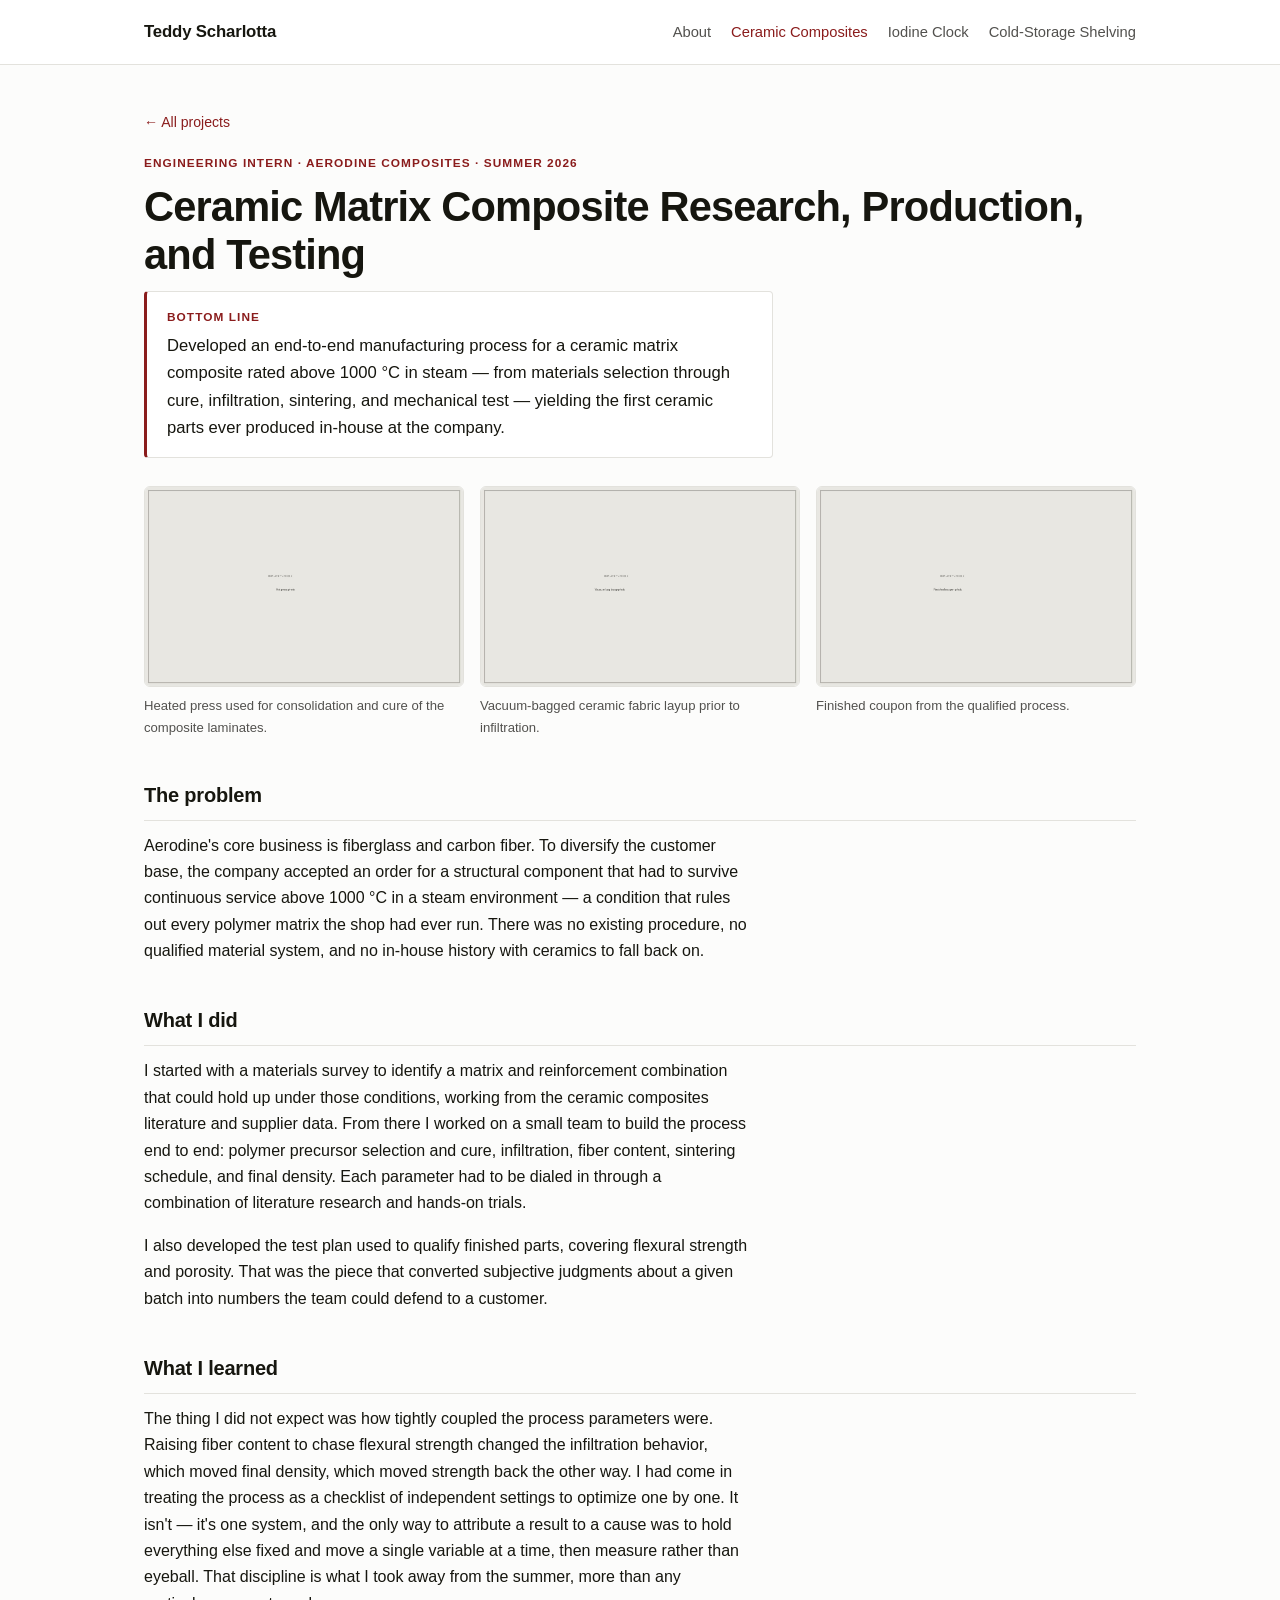
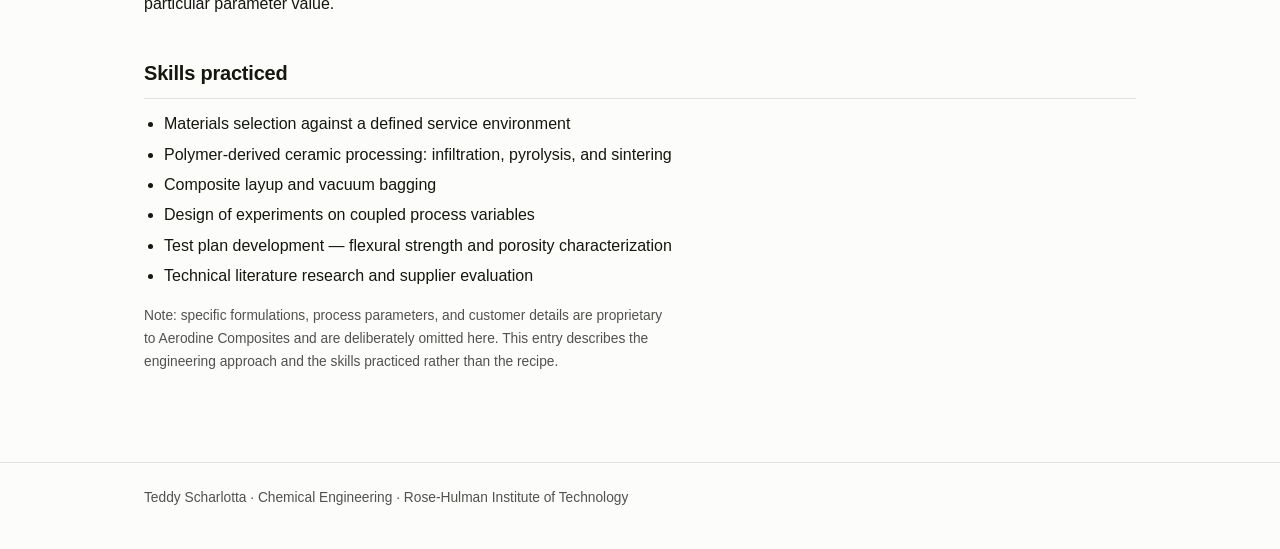
==== cmc.html @ 4f4d0c74 "Add files via upload" ====
<!doctype html>
<html lang="en">
<head>
<meta charset="utf-8">
<meta name="viewport" content="width=device-width, initial-scale=1">
<title>Ceramic Matrix Composite Development — Teddy Scharlotta</title>
<meta name="description" content="Developing an end-to-end manufacturing process for a high-temperature ceramic matrix composite.">
<link rel="stylesheet" href="style.css">
</head>
<body>

<header class="site">
  <div class="wrap">
    <a class="brand" href="index.html">Teddy Scharlotta</a>
    <nav class="site">
      <a href="index.html">About</a>
      <a href="cmc.html" aria-current="page">Ceramic Composites</a>
      <a href="iodine-clock.html">Iodine Clock</a>
      <a href="shelving.html">Cold-Storage Shelving</a>
    </nav>
  </div>
</header>

<main>
<div class="wrap">

  <a class="back" href="index.html">&larr; All projects</a>
  <p class="eyebrow">Engineering Intern · Aerodine Composites · Summer 2026</p>
  <h1>Ceramic Matrix Composite Research, Production, and Testing</h1>

  <div class="bottom-line">
    <strong>Bottom line</strong>
    Developed an end-to-end manufacturing process for a ceramic matrix composite rated above
    1000&nbsp;°C in steam — from materials selection through cure, infiltration, sintering, and
    mechanical test — yielding the first ceramic parts ever produced in-house at the company.
  </div>

  <div class="figs">
    <figure>
      <img src="images/cmc-press.jpg" alt="Hydraulic hot press used to consolidate ceramic matrix composite laminates">
      <figcaption>Heated press used for consolidation and cure of the composite laminates.</figcaption>
    </figure>
    <figure>
      <img src="images/cmc-bagging.jpg" alt="Vacuum bag over a ceramic fabric layup on a flat tool">
      <figcaption>Vacuum-bagged ceramic fabric layup prior to infiltration.</figcaption>
    </figure>
    <figure>
      <img src="images/cmc-part.jpg" alt="Finished ceramic matrix composite test coupon">
      <figcaption>Finished coupon from the qualified process.</figcaption>
    </figure>
  </div>

  <h2>The problem</h2>
  <p>
    Aerodine's core business is fiberglass and carbon fiber. To diversify the customer base,
    the company accepted an order for a structural component that had to survive continuous
    service above 1000&nbsp;°C in a steam environment — a condition that rules out every polymer
    matrix the shop had ever run. There was no existing procedure, no qualified material system,
    and no in-house history with ceramics to fall back on.
  </p>

  <h2>What I did</h2>
  <p>
    I started with a materials survey to identify a matrix and reinforcement combination that
    could hold up under those conditions, working from the ceramic composites literature and
    supplier data. From there I worked on a small team to build the process end to end:
    polymer precursor selection and cure, infiltration, fiber content, sintering schedule, and
    final density. Each parameter had to be dialed in through a combination of literature
    research and hands-on trials.
  </p>
  <p>
    I also developed the test plan used to qualify finished parts, covering flexural strength
    and porosity. That was the piece that converted subjective judgments about a given batch
    into numbers the team could defend to a customer.
  </p>

  <h2>What I learned</h2>
  <p>
    The thing I did not expect was how tightly coupled the process parameters were. Raising
    fiber content to chase flexural strength changed the infiltration behavior, which moved
    final density, which moved strength back the other way. I had come in treating the process
    as a checklist of independent settings to optimize one by one. It isn't — it's one system,
    and the only way to attribute a result to a cause was to hold everything else fixed and
    move a single variable at a time, then measure rather than eyeball. That discipline is
    what I took away from the summer, more than any particular parameter value.
  </p>

  <h2>Skills practiced</h2>
  <ul class="tight">
    <li>Materials selection against a defined service environment</li>
    <li>Polymer-derived ceramic processing: infiltration, pyrolysis, and sintering</li>
    <li>Composite layup and vacuum bagging</li>
    <li>Design of experiments on coupled process variables</li>
    <li>Test plan development — flexural strength and porosity characterization</li>
    <li>Technical literature research and supplier evaluation</li>
  </ul>

  <p style="font-size:.86rem;color:var(--text-muted);max-width:68ch;">
    Note: specific formulations, process parameters, and customer details are proprietary to
    Aerodine Composites and are deliberately omitted here. This entry describes the engineering
    approach and the skills practiced rather than the recipe.
  </p>

</div>
</main>

<footer class="site">
  <div class="wrap">
    Teddy Scharlotta · Chemical Engineering · Rose-Hulman Institute of Technology
  </div>
</footer>

</body>
</html>
---- style.css ----
/* Teddy Scharlotta — project portfolio */

:root {
  color-scheme: light;
  --bg:            #fcfcfb;
  --surface:       #ffffff;
  --border:        #e3e2dd;
  --text:          #16160f;
  --text-muted:    #52514e;
  --accent:        #8a1c1c;
  --grid:          #e8e7e2;
  --series-1:      #2a78d6;
  --series-2:      #eb6834;
  --max:           64rem;
}

@media (prefers-color-scheme: dark) {
  :root:not([data-theme="light"]) {
    color-scheme: dark;
    --bg:         #16161a;
    --surface:    #1f1f23;
    --border:     #33333a;
    --text:       #f4f4f2;
    --text-muted: #b6b5ae;
    --accent:     #e0736f;
    --grid:       #33333a;
    --series-1:   #3987e5;
    --series-2:   #d95926;
  }
}

*, *::before, *::after { box-sizing: border-box; }

body {
  margin: 0;
  background: var(--bg);
  color: var(--text);
  font: 16px/1.65 -apple-system, BlinkMacSystemFont, "Segoe UI", Inter, Roboto, Helvetica, Arial, sans-serif;
  -webkit-font-smoothing: antialiased;
}

.wrap { max-width: var(--max); margin: 0 auto; padding: 0 16px; }

/* ---------- header / nav ---------- */

header.site {
  border-bottom: 1px solid var(--border);
  background: var(--surface);
}
header.site .wrap {
  display: flex;
  flex-wrap: wrap;
  align-items: baseline;
  gap: 8px 24px;
  padding-top: 18px;
  padding-bottom: 18px;
}
.brand {
  font-weight: 650;
  font-size: 1.05rem;
  letter-spacing: -0.01em;
  color: var(--text);
  text-decoration: none;
}
nav.site { margin-left: auto; display: flex; flex-wrap: wrap; gap: 20px; }
nav.site a {
  color: var(--text-muted);
  text-decoration: none;
  font-size: 0.92rem;
}
nav.site a:hover, nav.site a[aria-current="page"] { color: var(--accent); }

/* ---------- typography ---------- */

main { padding: 44px 0 72px; }

h1 {
  font-size: clamp(1.9rem, 5vw, 2.6rem);
  line-height: 1.15;
  letter-spacing: -0.02em;
  margin: 0 0 12px;
}
h2 {
  font-size: 1.25rem;
  letter-spacing: -0.01em;
  margin: 40px 0 12px;
  padding-bottom: 8px;
  border-bottom: 1px solid var(--border);
}
h3 { font-size: 1rem; margin: 28px 0 6px; }
p { margin: 0 0 16px; max-width: 68ch; }
a { color: var(--accent); }

.lede {
  font-size: 1.12rem;
  color: var(--text-muted);
  max-width: 62ch;
}

.eyebrow {
  text-transform: uppercase;
  letter-spacing: 0.09em;
  font-size: 0.74rem;
  font-weight: 650;
  color: var(--accent);
  margin: 0 0 10px;
}

.bottom-line {
  margin: 0 0 28px;
  padding: 16px 20px;
  background: var(--surface);
  border: 1px solid var(--border);
  border-left: 3px solid var(--accent);
  border-radius: 4px;
  font-size: 1.04rem;
  max-width: 68ch;
}
.bottom-line strong { display: block; font-size: 0.74rem; text-transform: uppercase; letter-spacing: 0.09em; color: var(--accent); margin-bottom: 4px; }

.meta {
  display: flex;
  flex-wrap: wrap;
  gap: 6px 10px;
  list-style: none;
  padding: 0;
  margin: 0 0 28px;
}
.meta li {
  font-size: 0.82rem;
  color: var(--text-muted);
  border: 1px solid var(--border);
  border-radius: 999px;
  padding: 3px 12px;
  background: var(--surface);
}

/* ---------- project cards (home) ---------- */

.cards {
  display: grid;
  grid-template-columns: repeat(auto-fit, minmax(260px, 1fr));
  gap: 20px;
  margin: 8px 0 0;
}
.card {
  display: block;
  background: var(--surface);
  border: 1px solid var(--border);
  border-radius: 8px;
  overflow: hidden;
  text-decoration: none;
  color: inherit;
  transition: border-color .15s ease, transform .15s ease;
}
.card:hover { border-color: var(--accent); transform: translateY(-2px); }
.card img {
  width: 100%;
  aspect-ratio: 16 / 10;
  object-fit: cover;
  display: block;
  background: var(--grid);
}
.card .body { padding: 16px 18px 20px; }
.card h3 { margin: 0 0 6px; font-size: 1.02rem; }
.card p { font-size: 0.9rem; color: var(--text-muted); margin: 0; }

/* ---------- figures ---------- */

.figs {
  display: grid;
  grid-template-columns: repeat(auto-fit, minmax(240px, 1fr));
  gap: 16px;
  margin: 0 0 28px;
}
figure { margin: 0; }
figure img {
  width: 100%;
  border: 1px solid var(--border);
  border-radius: 6px;
  display: block;
  background: var(--grid);
}
figcaption {
  font-size: 0.82rem;
  color: var(--text-muted);
  margin-top: 8px;
}

/* ---------- skills / lists ---------- */

.skills { display: grid; grid-template-columns: repeat(auto-fit, minmax(200px, 1fr)); gap: 4px 28px; }
ul.tight { margin: 0 0 16px; padding-left: 20px; }
ul.tight li { margin-bottom: 4px; }

/* ---------- chart ---------- */

.chart-card {
  background: var(--surface);
  border: 1px solid var(--border);
  border-radius: 8px;
  padding: 20px 20px 12px;
  margin: 0 0 12px;
}
.chart-card h3 { margin: 0 0 2px; font-size: 0.98rem; }
.chart-card .sub { font-size: 0.84rem; color: var(--text-muted); margin: 0 0 12px; }
svg.chart { width: 100%; height: auto; display: block; overflow: visible; }
svg.chart .grid { stroke: var(--grid); stroke-width: 1; }
svg.chart .line { fill: none; stroke-width: 2; stroke-linejoin: round; stroke-linecap: round; }
svg.chart .dot { stroke: var(--surface); stroke-width: 2; }
svg.chart .s1 { stroke: var(--series-1); }
svg.chart circle.s1 { fill: var(--series-1); }
svg.chart .s2 { stroke: var(--series-2); }
svg.chart circle.s2 { fill: var(--series-2); }
svg.chart .tick { fill: var(--text-muted); font-size: 12px; }
svg.chart .tick-y { text-anchor: end; }
svg.chart .tick-x { text-anchor: middle; }
svg.chart .axis-title { fill: var(--text-muted); font-size: 12px; text-anchor: middle; }
.legend { display: flex; flex-wrap: wrap; gap: 8px 20px; margin: 0 0 14px; }
.legend .key { display: inline-flex; align-items: center; gap: 7px; font-size: 0.84rem; color: var(--text-muted); }
.legend .sw { width: 14px; height: 3px; border-radius: 2px; display: inline-block; }
.legend .sw.s1 { background: var(--series-1); }
.legend .sw.s2 { background: var(--series-2); }

.table-scroll { overflow-x: auto; margin: 0 0 28px; -webkit-overflow-scrolling: touch; }
.table-scroll table { margin: 0; min-width: 34rem; }

table {
  border-collapse: collapse;
  width: 100%;
  font-size: 0.88rem;
  margin: 0 0 28px;
}
caption { text-align: left; font-size: 0.84rem; color: var(--text-muted); padding-bottom: 8px; }
th, td { text-align: right; padding: 7px 10px; border-bottom: 1px solid var(--border); }
th:first-child, td:first-child { text-align: left; }
thead th { font-size: 0.78rem; text-transform: uppercase; letter-spacing: 0.05em; color: var(--text-muted); font-weight: 650; }

/* ---------- footer ---------- */

footer.site {
  border-top: 1px solid var(--border);
  padding: 24px 0 40px;
  font-size: 0.86rem;
  color: var(--text-muted);
}
footer.site a { color: var(--text-muted); }

.back { display: inline-block; font-size: 0.88rem; margin-bottom: 20px; text-decoration: none; }
.back:hover { text-decoration: underline; }
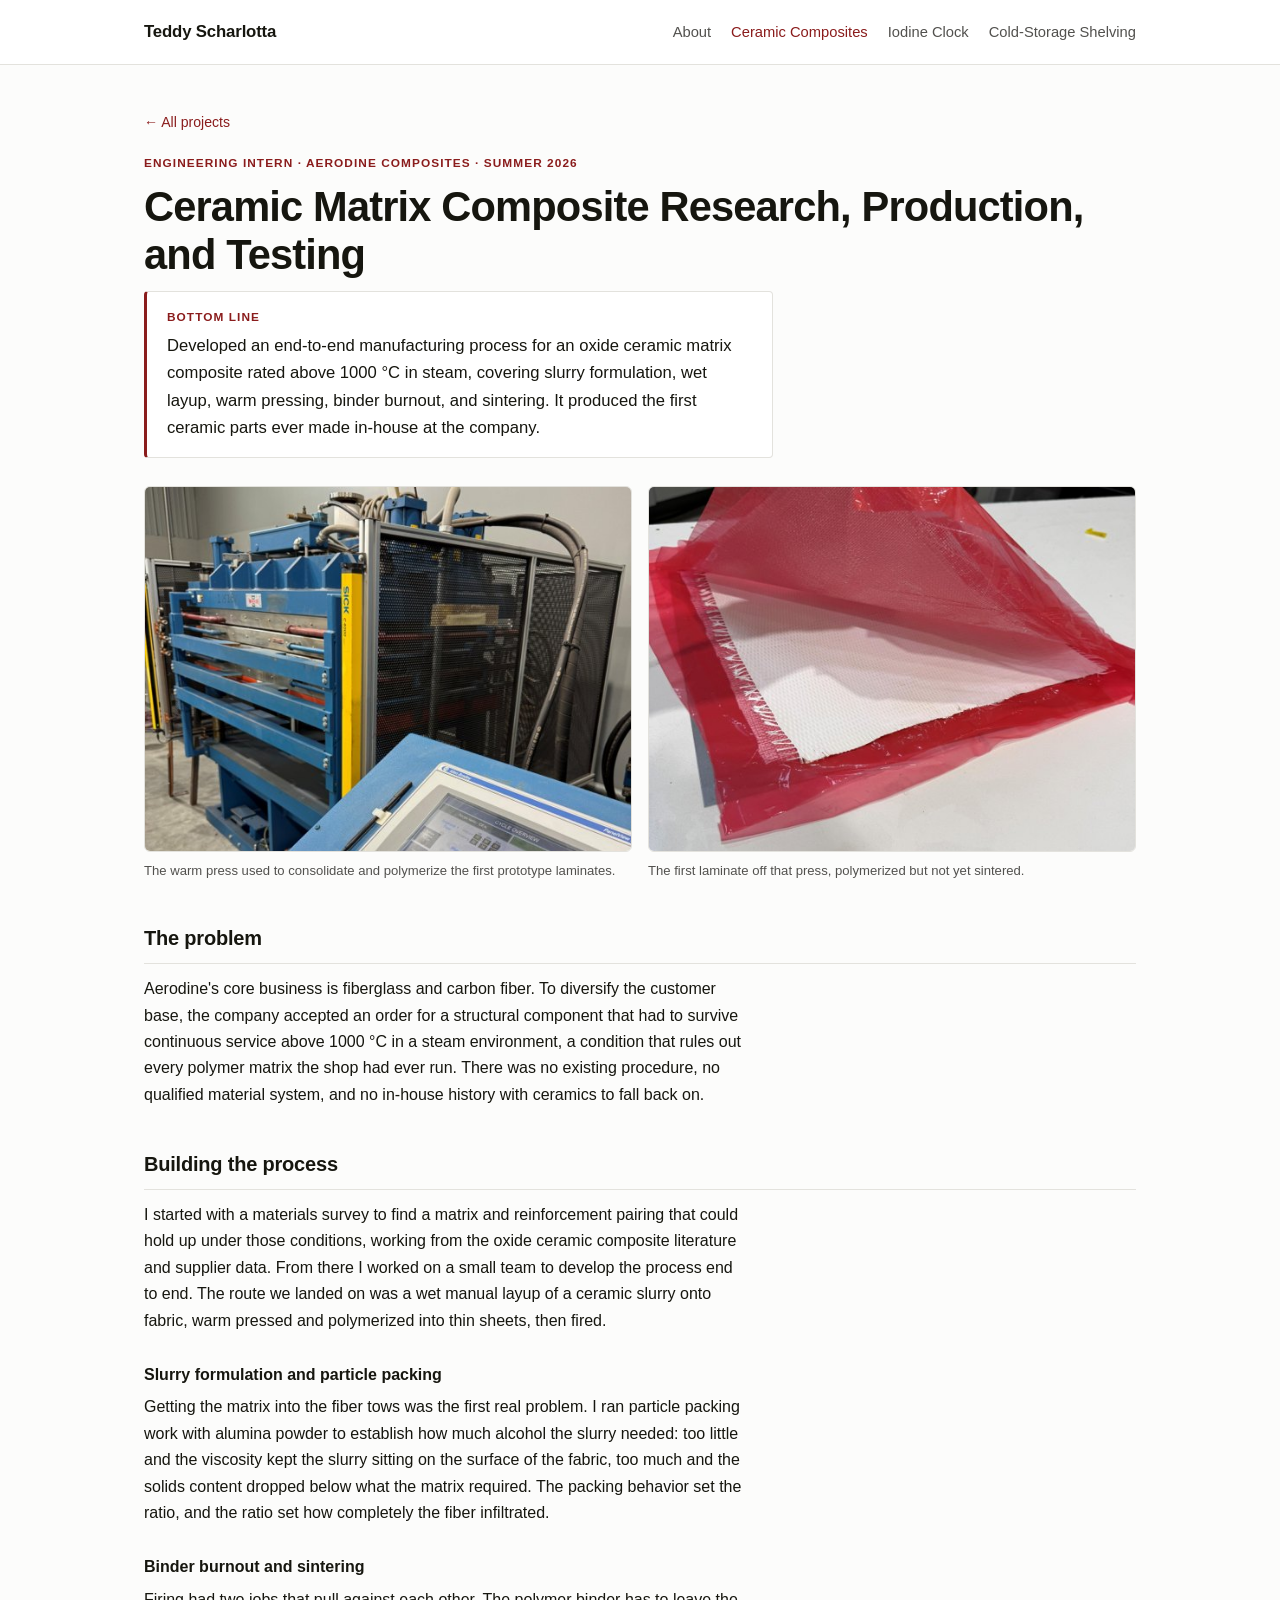
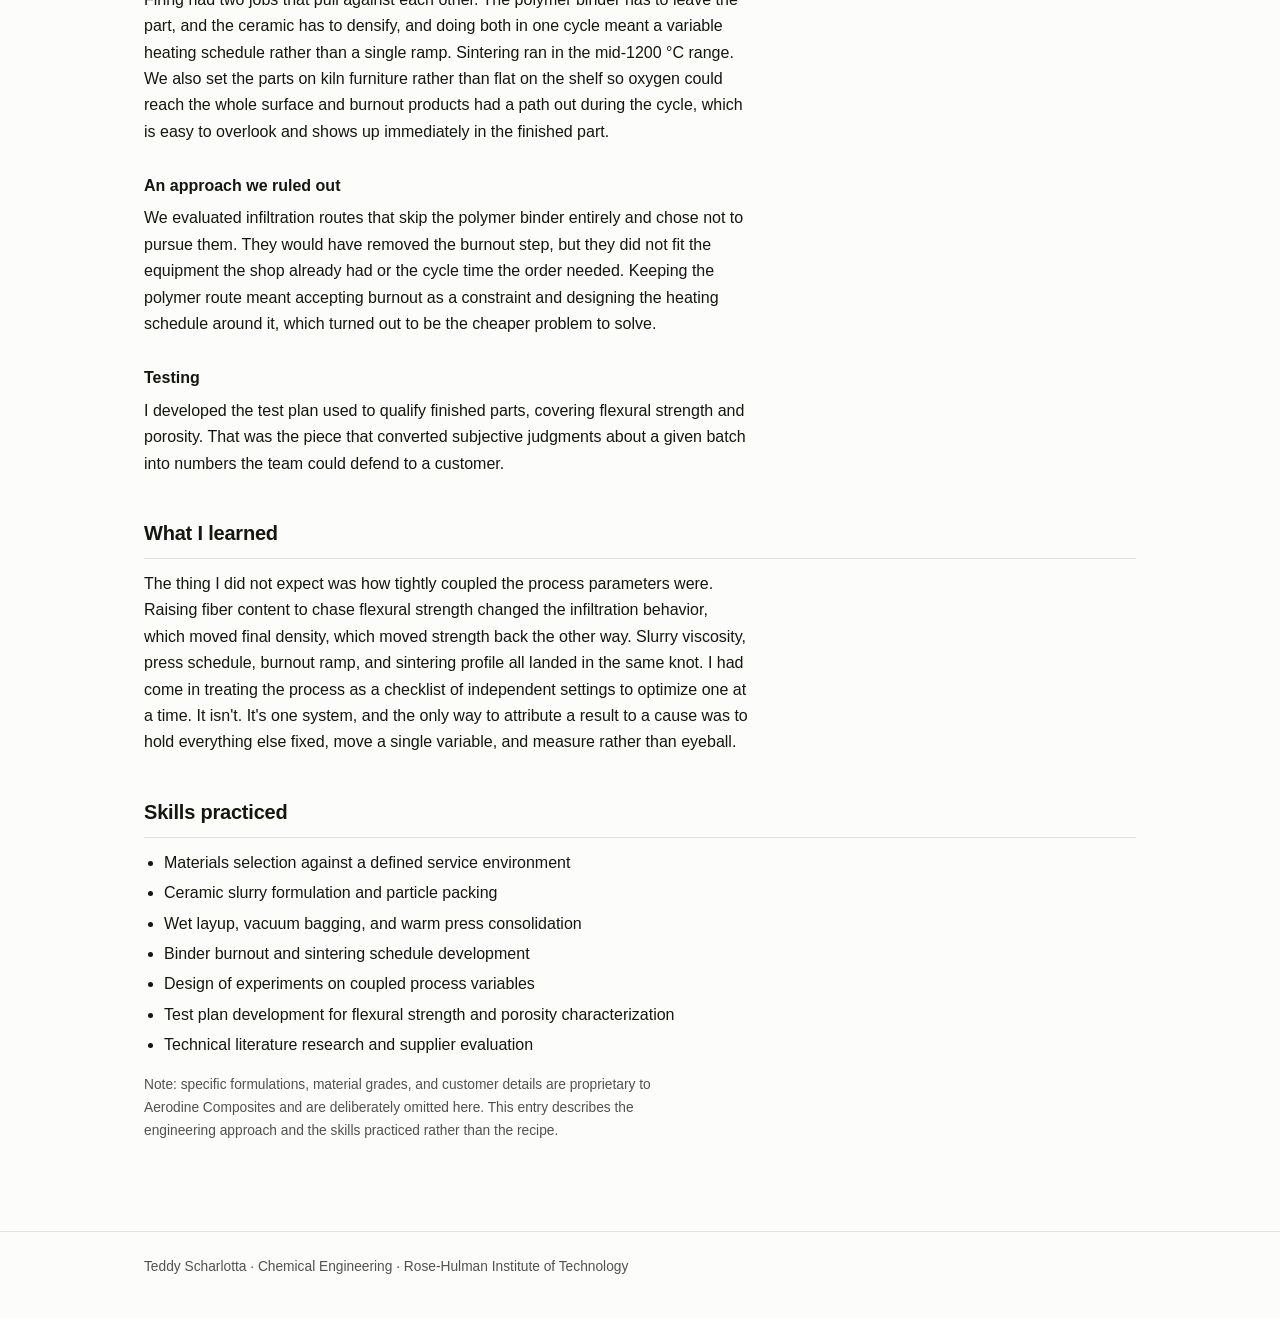
==== commit 22b713e1: "Add files via upload" ====
--- a/cmc.html
+++ b/cmc.html
@@ -3,7 +3,7 @@
 <head>
 <meta charset="utf-8">
 <meta name="viewport" content="width=device-width, initial-scale=1">
-<title>Ceramic Matrix Composite Development — Teddy Scharlotta</title>
+<title>Ceramic Matrix Composite Development | Teddy Scharlotta</title>
 <meta name="description" content="Developing an end-to-end manufacturing process for a high-temperature ceramic matrix composite.">
 <link rel="stylesheet" href="style.css">
 </head>
@@ -30,75 +30,101 @@
 
   <div class="bottom-line">
     <strong>Bottom line</strong>
-    Developed an end-to-end manufacturing process for a ceramic matrix composite rated above
-    1000&nbsp;°C in steam — from materials selection through cure, infiltration, sintering, and
-    mechanical test — yielding the first ceramic parts ever produced in-house at the company.
+    Developed an end-to-end manufacturing process for an oxide ceramic matrix composite rated above
+    1000&nbsp;°C in steam, covering slurry formulation, wet layup, warm pressing, binder burnout,
+    and sintering. It produced the first ceramic parts ever made in-house at the company.
   </div>
 
   <div class="figs">
     <figure>
-      <img src="images/cmc-press.jpg" alt="Hydraulic hot press used to consolidate ceramic matrix composite laminates">
-      <figcaption>Heated press used for consolidation and cure of the composite laminates.</figcaption>
+      <img src="images/cmc-press.jpg" alt="Hydraulic warm press with heated platens and its cycle control panel">
+      <figcaption>The warm press used to consolidate and polymerize the first prototype laminates.</figcaption>
     </figure>
     <figure>
-      <img src="images/cmc-bagging.jpg" alt="Vacuum bag over a ceramic fabric layup on a flat tool">
-      <figcaption>Vacuum-bagged ceramic fabric layup prior to infiltration.</figcaption>
-    </figure>
-    <figure>
-      <img src="images/cmc-part.jpg" alt="Finished ceramic matrix composite test coupon">
-      <figcaption>Finished coupon from the qualified process.</figcaption>
+      <img src="images/cmc-bagging.jpg" alt="Ceramic fabric laminate sealed inside a red vacuum bag">
+      <figcaption>The first laminate off that press, polymerized but not yet sintered.</figcaption>
     </figure>
   </div>
 
   <h2>The problem</h2>
   <p>
-    Aerodine's core business is fiberglass and carbon fiber. To diversify the customer base,
-    the company accepted an order for a structural component that had to survive continuous
-    service above 1000&nbsp;°C in a steam environment — a condition that rules out every polymer
-    matrix the shop had ever run. There was no existing procedure, no qualified material system,
-    and no in-house history with ceramics to fall back on.
+    Aerodine's core business is fiberglass and carbon fiber. To diversify the customer base, the
+    company accepted an order for a structural component that had to survive continuous service
+    above 1000&nbsp;°C in a steam environment, a condition that rules out every polymer matrix the
+    shop had ever run. There was no existing procedure, no qualified material system, and no
+    in-house history with ceramics to fall back on.
   </p>
 
-  <h2>What I did</h2>
+  <h2>Building the process</h2>
   <p>
-    I started with a materials survey to identify a matrix and reinforcement combination that
-    could hold up under those conditions, working from the ceramic composites literature and
-    supplier data. From there I worked on a small team to build the process end to end:
-    polymer precursor selection and cure, infiltration, fiber content, sintering schedule, and
-    final density. Each parameter had to be dialed in through a combination of literature
-    research and hands-on trials.
+    I started with a materials survey to find a matrix and reinforcement pairing that could hold up
+    under those conditions, working from the oxide ceramic composite literature and supplier data.
+    From there I worked on a small team to develop the process end to end. The route we landed on
+    was a wet manual layup of a ceramic slurry onto fabric, warm pressed and polymerized into thin
+    sheets, then fired.
   </p>
+
+  <h3>Slurry formulation and particle packing</h3>
   <p>
-    I also developed the test plan used to qualify finished parts, covering flexural strength
-    and porosity. That was the piece that converted subjective judgments about a given batch
-    into numbers the team could defend to a customer.
+    Getting the matrix into the fiber tows was the first real problem. I ran particle packing work
+    with alumina powder to establish how much alcohol the slurry needed: too little and the
+    viscosity kept the slurry sitting on the surface of the fabric, too much and the solids content
+    dropped below what the matrix required. The packing behavior set the ratio, and the ratio set
+    how completely the fiber infiltrated.
+  </p>
+
+  <h3>Binder burnout and sintering</h3>
+  <p>
+    Firing had two jobs that pull against each other. The polymer binder has to leave the part, and
+    the ceramic has to densify, and doing both in one cycle meant a variable heating schedule rather
+    than a single ramp. Sintering ran in the mid-1200&nbsp;°C range. We also set the parts on kiln
+    furniture rather than flat on the shelf so oxygen could reach the whole surface and burnout
+    products had a path out during the cycle, which is easy to overlook and shows up immediately in
+    the finished part.
+  </p>
+
+  <h3>An approach we ruled out</h3>
+  <p>
+    We evaluated infiltration routes that skip the polymer binder entirely and chose not to pursue
+    them. They would have removed the burnout step, but they did not fit the equipment the shop
+    already had or the cycle time the order needed. Keeping the polymer route meant accepting
+    burnout as a constraint and designing the heating schedule around it, which turned out to be the
+    cheaper problem to solve.
+  </p>
+
+  <h3>Testing</h3>
+  <p>
+    I developed the test plan used to qualify finished parts, covering flexural strength and
+    porosity. That was the piece that converted subjective judgments about a given batch into
+    numbers the team could defend to a customer.
   </p>
 
   <h2>What I learned</h2>
   <p>
-    The thing I did not expect was how tightly coupled the process parameters were. Raising
-    fiber content to chase flexural strength changed the infiltration behavior, which moved
-    final density, which moved strength back the other way. I had come in treating the process
-    as a checklist of independent settings to optimize one by one. It isn't — it's one system,
-    and the only way to attribute a result to a cause was to hold everything else fixed and
-    move a single variable at a time, then measure rather than eyeball. That discipline is
-    what I took away from the summer, more than any particular parameter value.
+    The thing I did not expect was how tightly coupled the process parameters were. Raising fiber
+    content to chase flexural strength changed the infiltration behavior, which moved final density,
+    which moved strength back the other way. Slurry viscosity, press schedule, burnout ramp, and
+    sintering profile all landed in the same knot. I had come in treating the process as a checklist
+    of independent settings to optimize one at a time. It isn't. It's one system, and the only way
+    to attribute a result to a cause was to hold everything else fixed, move a single variable, and
+    measure rather than eyeball.
   </p>
 
   <h2>Skills practiced</h2>
   <ul class="tight">
     <li>Materials selection against a defined service environment</li>
-    <li>Polymer-derived ceramic processing: infiltration, pyrolysis, and sintering</li>
-    <li>Composite layup and vacuum bagging</li>
+    <li>Ceramic slurry formulation and particle packing</li>
+    <li>Wet layup, vacuum bagging, and warm press consolidation</li>
+    <li>Binder burnout and sintering schedule development</li>
     <li>Design of experiments on coupled process variables</li>
-    <li>Test plan development — flexural strength and porosity characterization</li>
+    <li>Test plan development for flexural strength and porosity characterization</li>
     <li>Technical literature research and supplier evaluation</li>
   </ul>
 
   <p style="font-size:.86rem;color:var(--text-muted);max-width:68ch;">
-    Note: specific formulations, process parameters, and customer details are proprietary to
-    Aerodine Composites and are deliberately omitted here. This entry describes the engineering
-    approach and the skills practiced rather than the recipe.
+    Note: specific formulations, material grades, and customer details are proprietary to Aerodine
+    Composites and are deliberately omitted here. This entry describes the engineering approach and
+    the skills practiced rather than the recipe.
   </p>
 
 </div>
--- a/style.css
+++ b/style.css
@@ -176,6 +176,8 @@
 figure { margin: 0; }
 figure img {
   width: 100%;
+  aspect-ratio: 4 / 3;
+  object-fit: cover;
   border: 1px solid var(--border);
   border-radius: 6px;
   display: block;
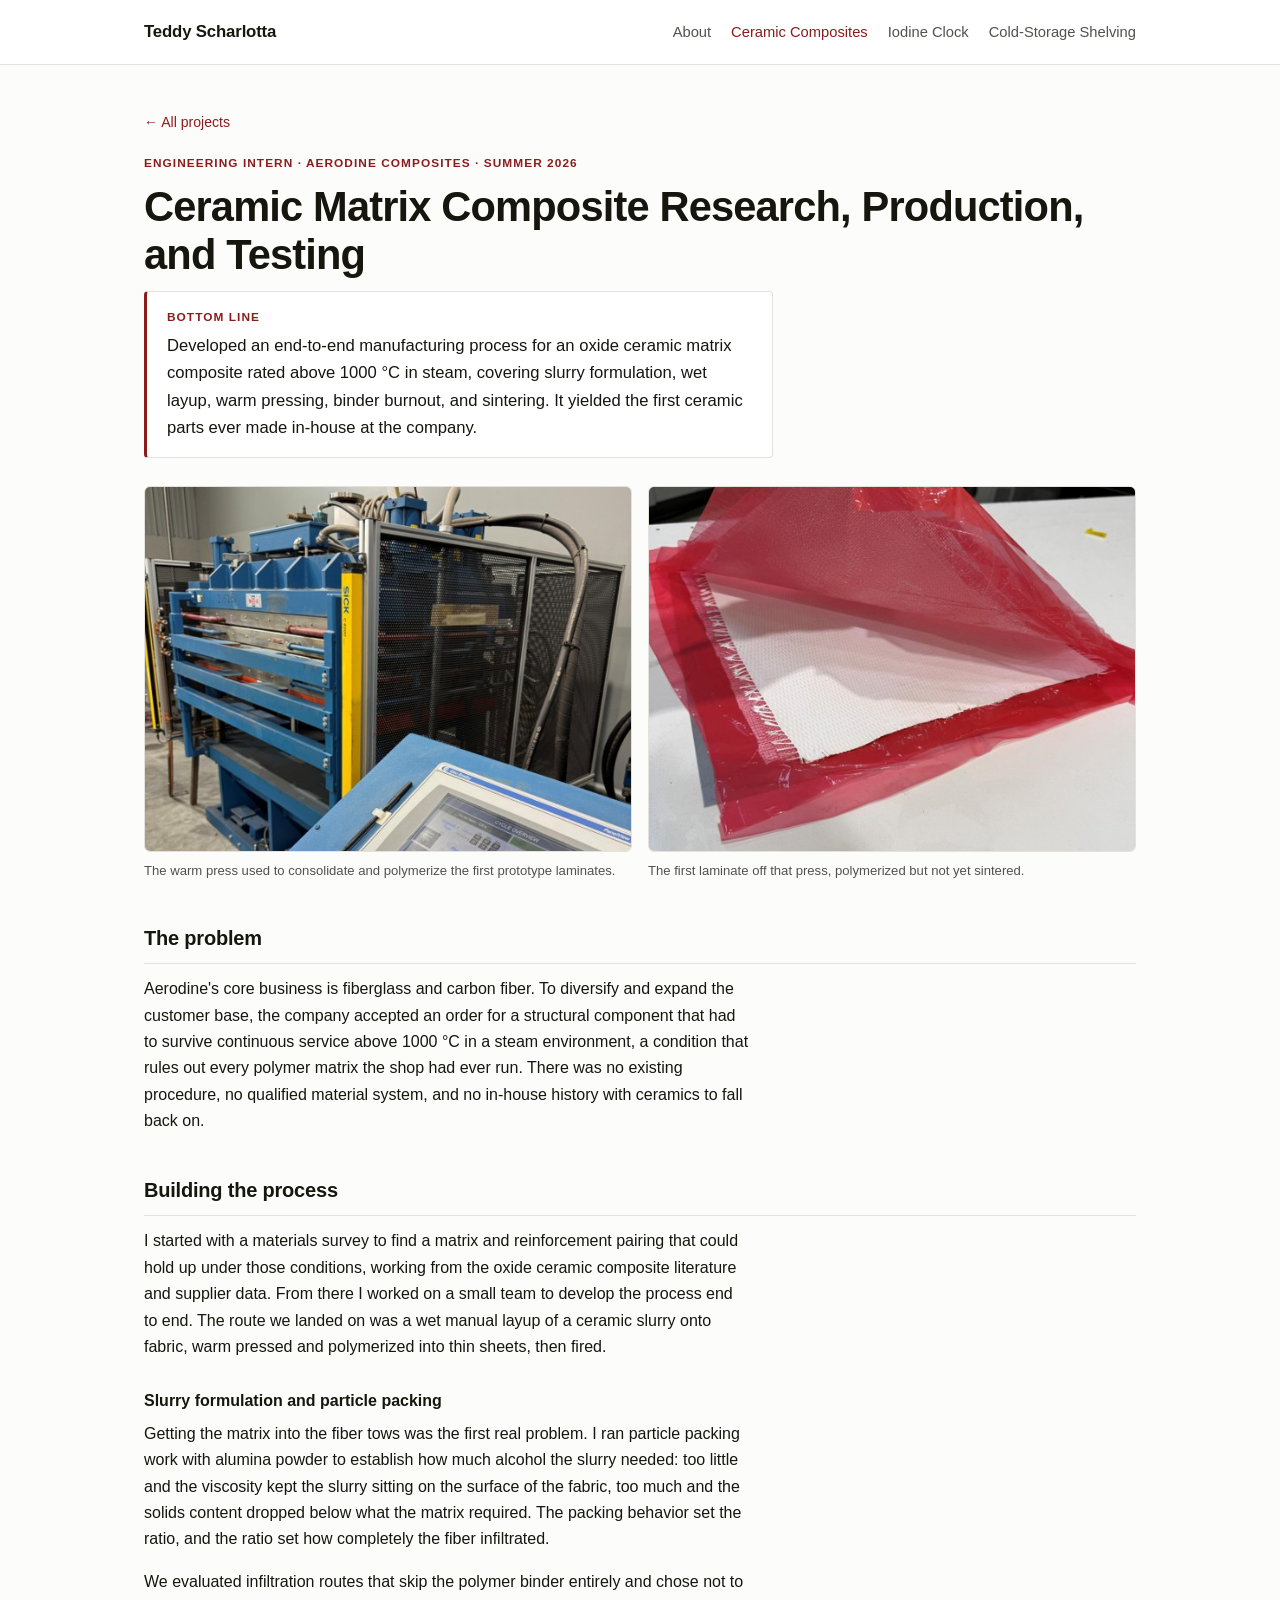
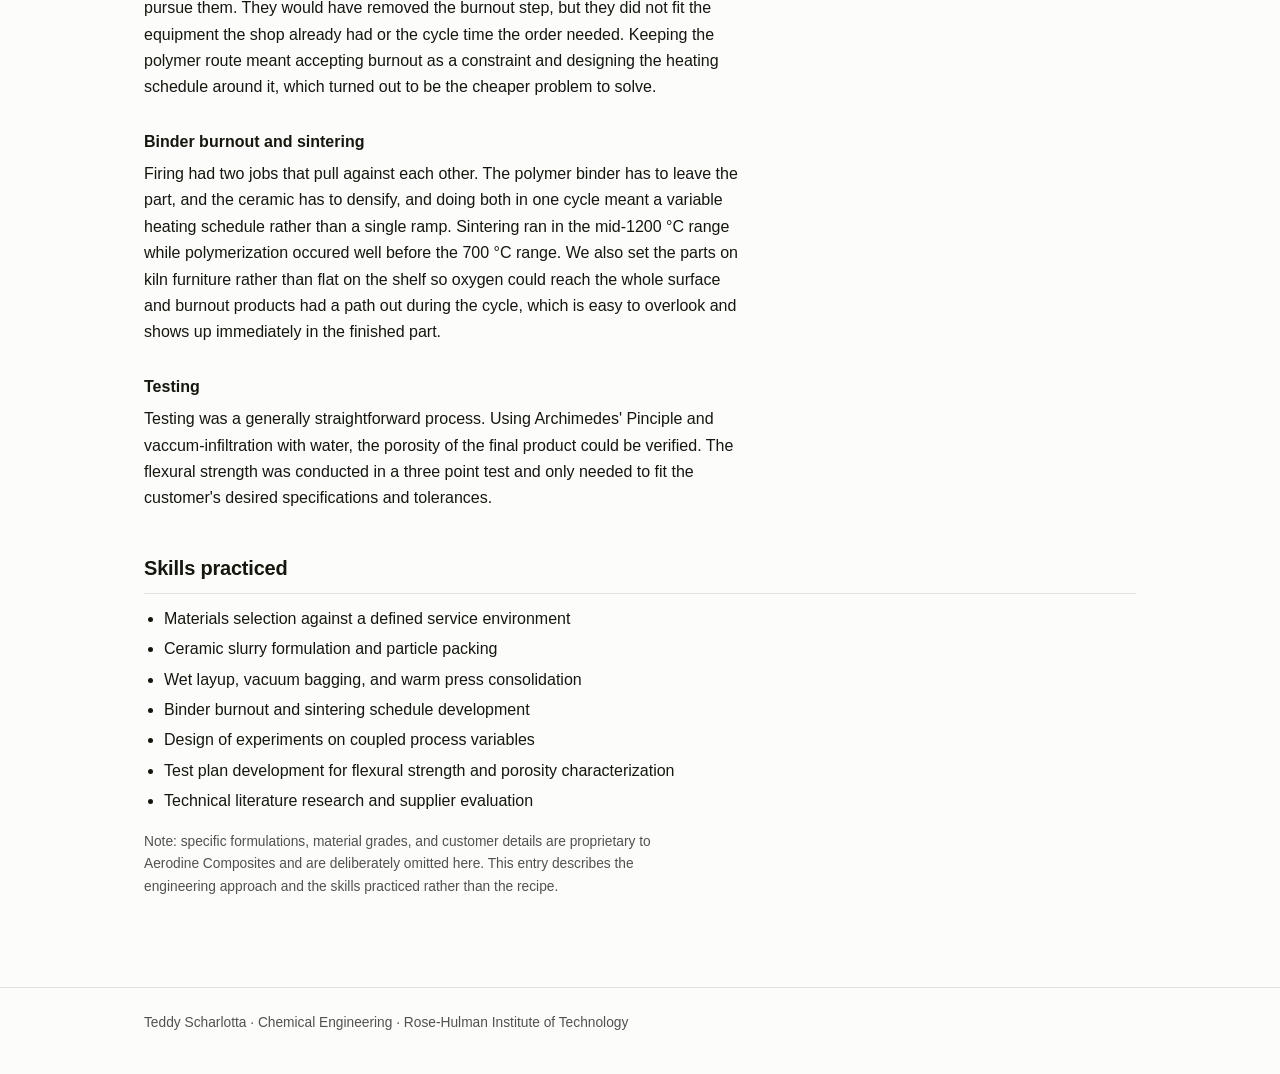
==== commit 2bf0b611: "Update cmc.html" ====
--- a/cmc.html
+++ b/cmc.html
@@ -32,7 +32,7 @@
     <strong>Bottom line</strong>
     Developed an end-to-end manufacturing process for an oxide ceramic matrix composite rated above
     1000&nbsp;°C in steam, covering slurry formulation, wet layup, warm pressing, binder burnout,
-    and sintering. It produced the first ceramic parts ever made in-house at the company.
+    and sintering. It yielded the first ceramic parts ever made in-house at the company.
   </div>
 
   <div class="figs">
@@ -48,7 +48,7 @@
 
   <h2>The problem</h2>
   <p>
-    Aerodine's core business is fiberglass and carbon fiber. To diversify the customer base, the
+    Aerodine's core business is fiberglass and carbon fiber. To diversify and expand the customer base, the
     company accepted an order for a structural component that had to survive continuous service
     above 1000&nbsp;°C in a steam environment, a condition that rules out every polymer matrix the
     shop had ever run. There was no existing procedure, no qualified material system, and no
@@ -71,19 +71,8 @@
     viscosity kept the slurry sitting on the surface of the fabric, too much and the solids content
     dropped below what the matrix required. The packing behavior set the ratio, and the ratio set
     how completely the fiber infiltrated.
+    
   </p>
-
-  <h3>Binder burnout and sintering</h3>
-  <p>
-    Firing had two jobs that pull against each other. The polymer binder has to leave the part, and
-    the ceramic has to densify, and doing both in one cycle meant a variable heating schedule rather
-    than a single ramp. Sintering ran in the mid-1200&nbsp;°C range. We also set the parts on kiln
-    furniture rather than flat on the shelf so oxygen could reach the whole surface and burnout
-    products had a path out during the cycle, which is easy to overlook and shows up immediately in
-    the finished part.
-  </p>
-
-  <h3>An approach we ruled out</h3>
   <p>
     We evaluated infiltration routes that skip the polymer binder entirely and chose not to pursue
     them. They would have removed the burnout step, but they did not fit the equipment the shop
@@ -91,24 +80,24 @@
     burnout as a constraint and designing the heating schedule around it, which turned out to be the
     cheaper problem to solve.
   </p>
+  <h3>Binder burnout and sintering</h3>
+  <p>
+    Firing had two jobs that pull against each other. The polymer binder has to leave the part, and
+    the ceramic has to densify, and doing both in one cycle meant a variable heating schedule rather
+    than a single ramp. Sintering ran in the mid-1200&nbsp;°C range while polymerization occured well
+    before the 700 °C range. We also set the parts on kiln furniture rather than flat on the shelf so 
+    oxygen could reach the whole surface and burnout products had a path out during the cycle, which is
+    easy to overlook and shows up immediately in the finished part.
+  </p>
+
 
   <h3>Testing</h3>
   <p>
-    I developed the test plan used to qualify finished parts, covering flexural strength and
-    porosity. That was the piece that converted subjective judgments about a given batch into
-    numbers the team could defend to a customer.
+    Testing was a generally straightforward process. Using Archimedes' Pinciple and vaccum-infiltration 
+    with water, the porosity of the final product could be verified. The flexural strength was conducted 
+    in a three point test and only needed to fit the customer's desired specifications and tolerances. 
   </p>
 
-  <h2>What I learned</h2>
-  <p>
-    The thing I did not expect was how tightly coupled the process parameters were. Raising fiber
-    content to chase flexural strength changed the infiltration behavior, which moved final density,
-    which moved strength back the other way. Slurry viscosity, press schedule, burnout ramp, and
-    sintering profile all landed in the same knot. I had come in treating the process as a checklist
-    of independent settings to optimize one at a time. It isn't. It's one system, and the only way
-    to attribute a result to a cause was to hold everything else fixed, move a single variable, and
-    measure rather than eyeball.
-  </p>
 
   <h2>Skills practiced</h2>
   <ul class="tight">
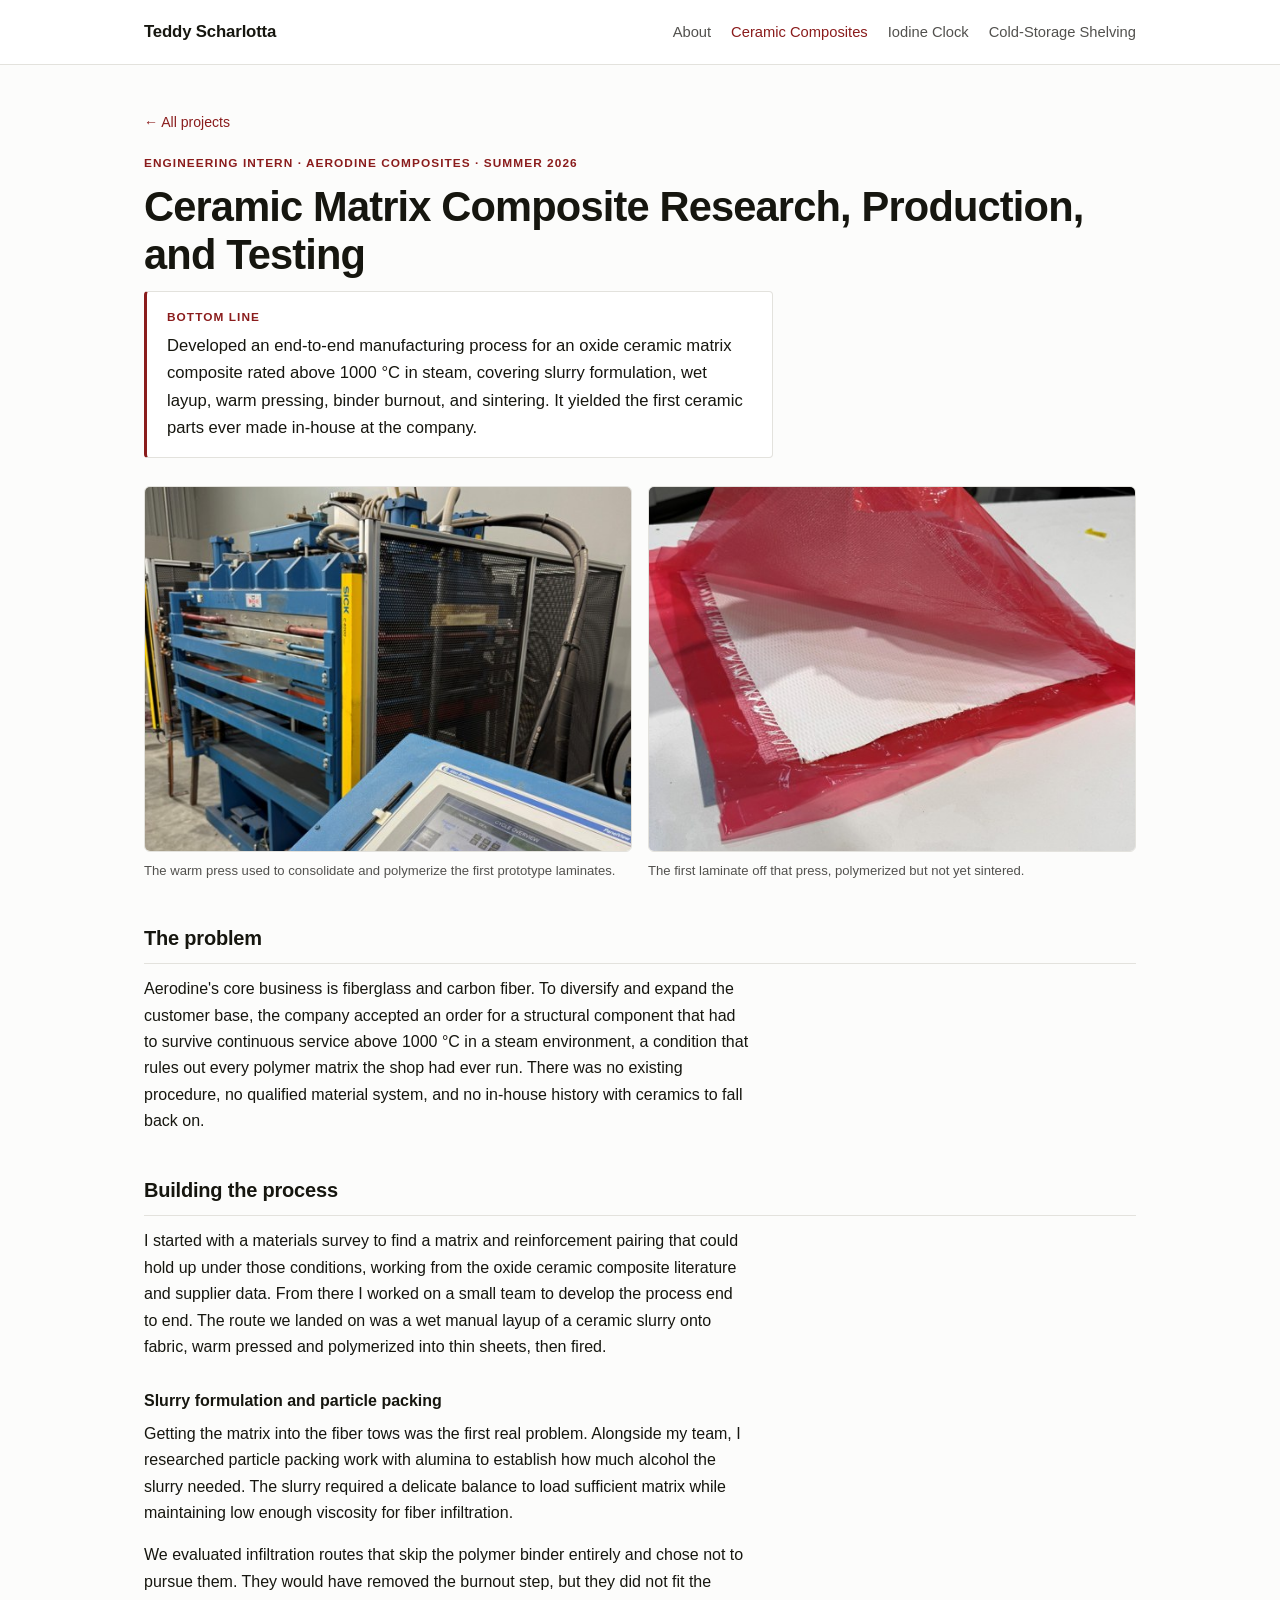
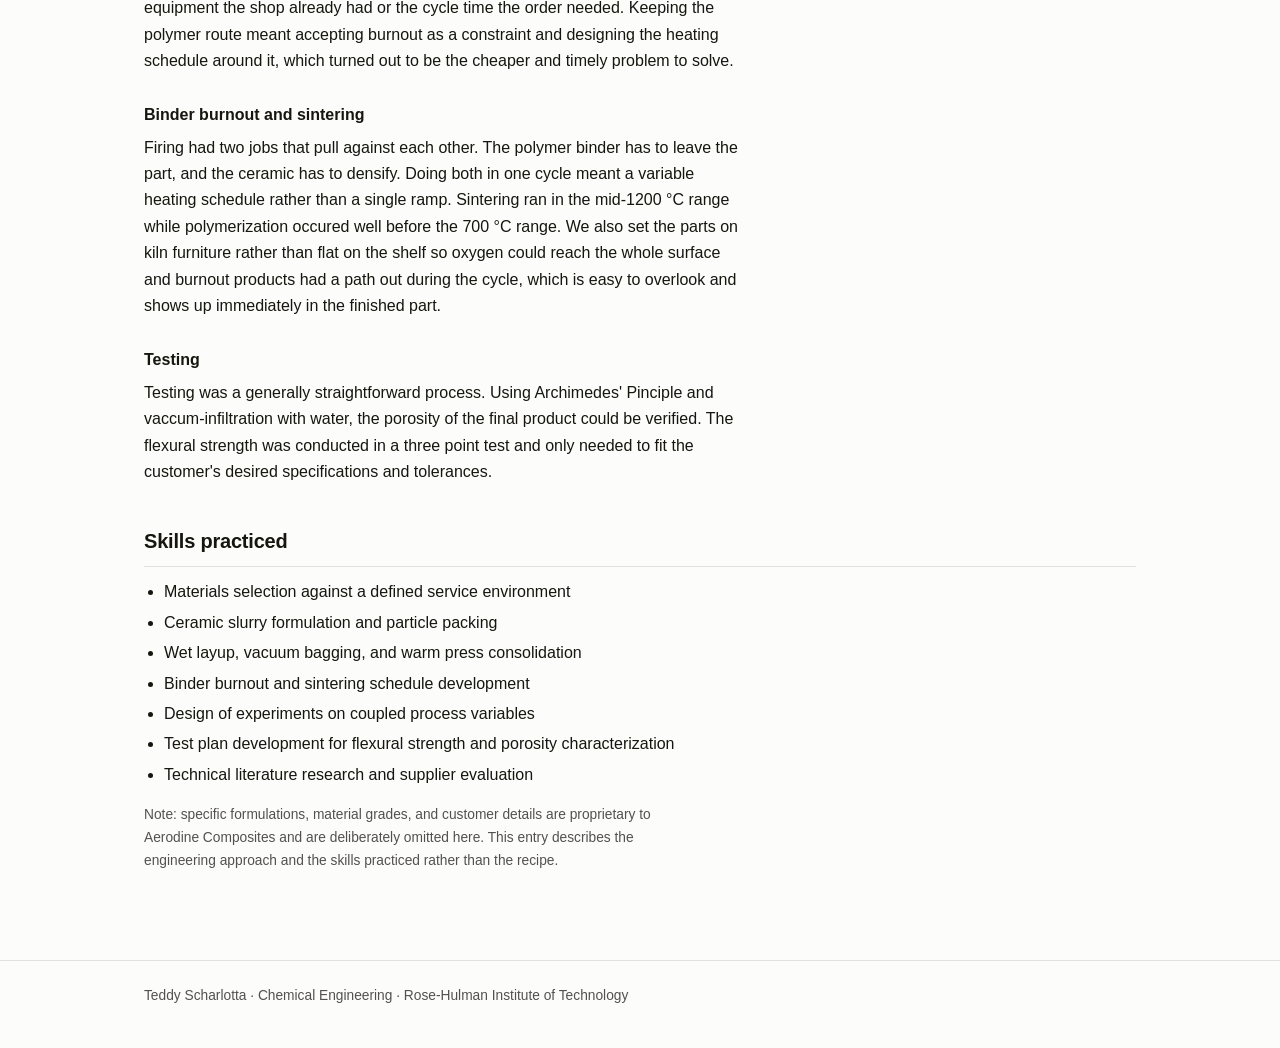
==== commit a81e40c7: "Update cmc.html" ====
--- a/cmc.html
+++ b/cmc.html
@@ -66,30 +66,26 @@
 
   <h3>Slurry formulation and particle packing</h3>
   <p>
-    Getting the matrix into the fiber tows was the first real problem. I ran particle packing work
-    with alumina powder to establish how much alcohol the slurry needed: too little and the
-    viscosity kept the slurry sitting on the surface of the fabric, too much and the solids content
-    dropped below what the matrix required. The packing behavior set the ratio, and the ratio set
-    how completely the fiber infiltrated.
-    
+    Getting the matrix into the fiber tows was the first real problem. Alongside my team, I researched 
+    particle packing work with alumina to establish how much alcohol the slurry needed. The slurry required
+    a delicate balance to load sufficient matrix while maintaining low enough viscosity for fiber infiltration. 
   </p>
   <p>
     We evaluated infiltration routes that skip the polymer binder entirely and chose not to pursue
     them. They would have removed the burnout step, but they did not fit the equipment the shop
     already had or the cycle time the order needed. Keeping the polymer route meant accepting
     burnout as a constraint and designing the heating schedule around it, which turned out to be the
-    cheaper problem to solve.
+    cheaper and timely problem to solve.
   </p>
   <h3>Binder burnout and sintering</h3>
   <p>
     Firing had two jobs that pull against each other. The polymer binder has to leave the part, and
-    the ceramic has to densify, and doing both in one cycle meant a variable heating schedule rather
+    the ceramic has to densify. Doing both in one cycle meant a variable heating schedule rather
     than a single ramp. Sintering ran in the mid-1200&nbsp;°C range while polymerization occured well
     before the 700 °C range. We also set the parts on kiln furniture rather than flat on the shelf so 
     oxygen could reach the whole surface and burnout products had a path out during the cycle, which is
     easy to overlook and shows up immediately in the finished part.
   </p>
-
 
   <h3>Testing</h3>
   <p>
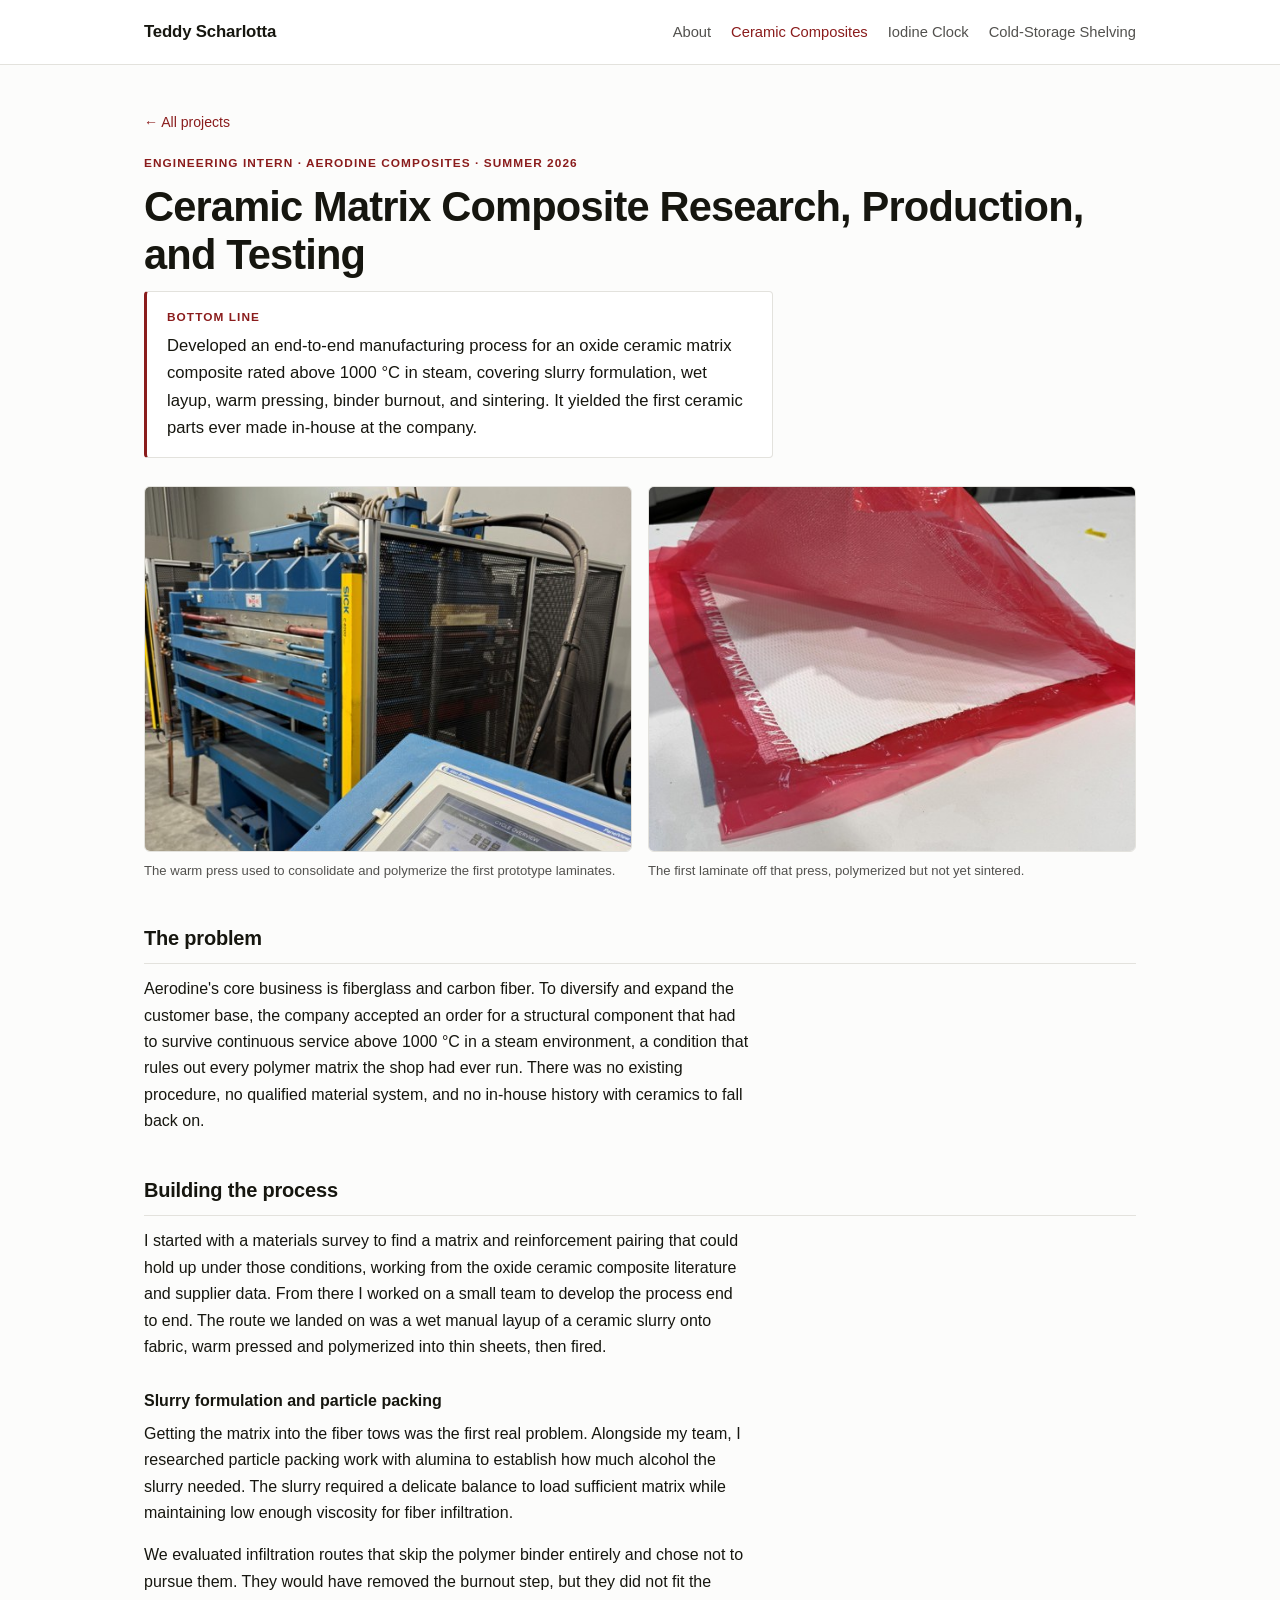
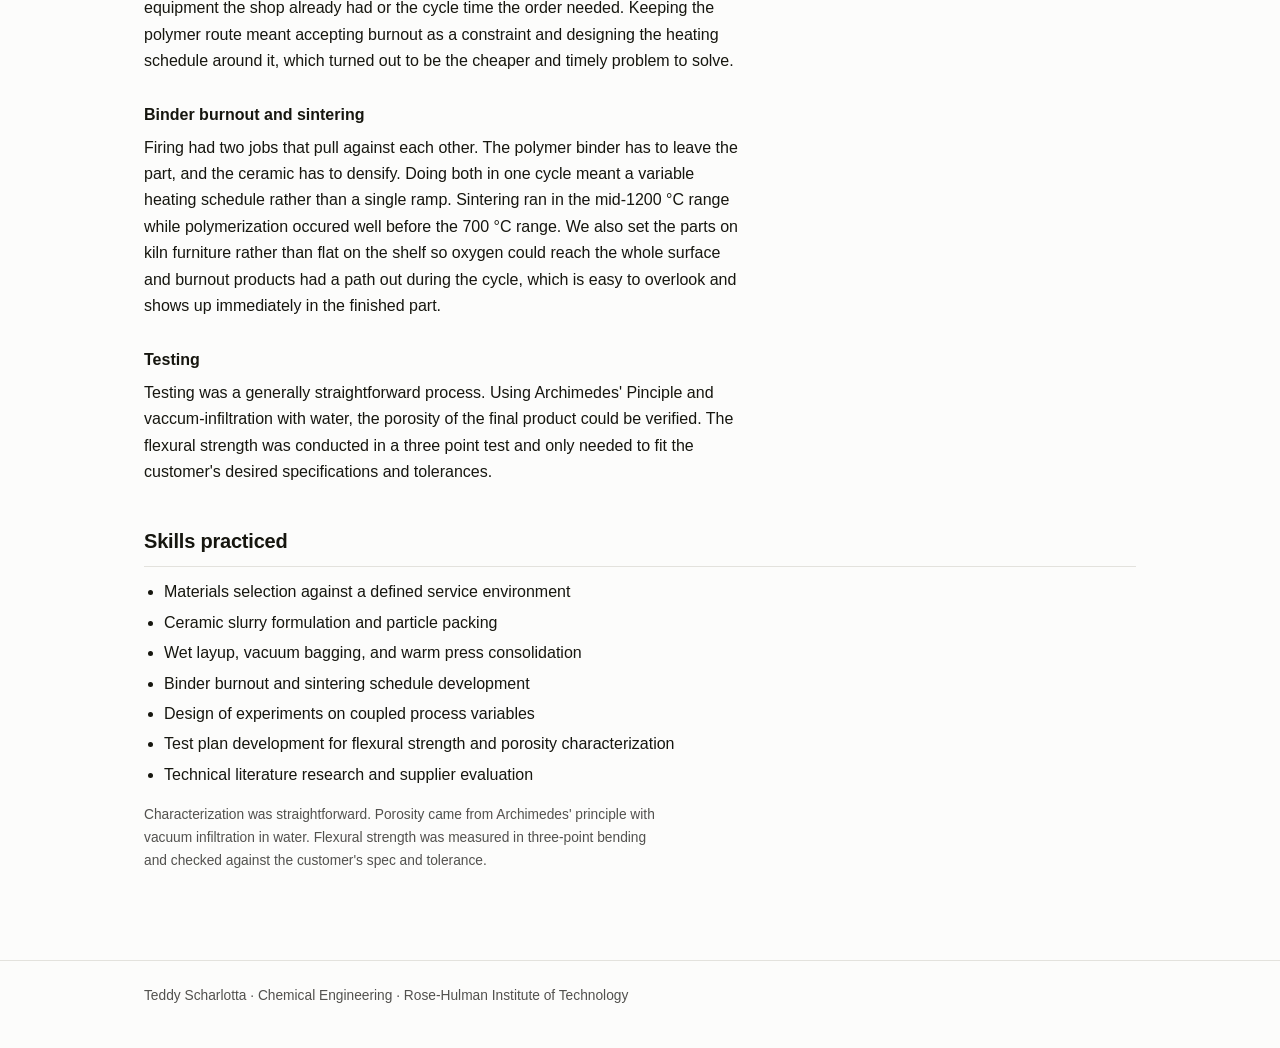
==== commit 657d9b6c: "Update cmc.html" ====
--- a/cmc.html
+++ b/cmc.html
@@ -107,9 +107,9 @@
   </ul>
 
   <p style="font-size:.86rem;color:var(--text-muted);max-width:68ch;">
-    Note: specific formulations, material grades, and customer details are proprietary to Aerodine
-    Composites and are deliberately omitted here. This entry describes the engineering approach and
-    the skills practiced rather than the recipe.
+    Characterization was straightforward. Porosity came from Archimedes' principle with 
+    vacuum infiltration in water. Flexural strength was measured in three-point bending 
+    and checked against the customer's spec and tolerance.
   </p>
 
 </div>
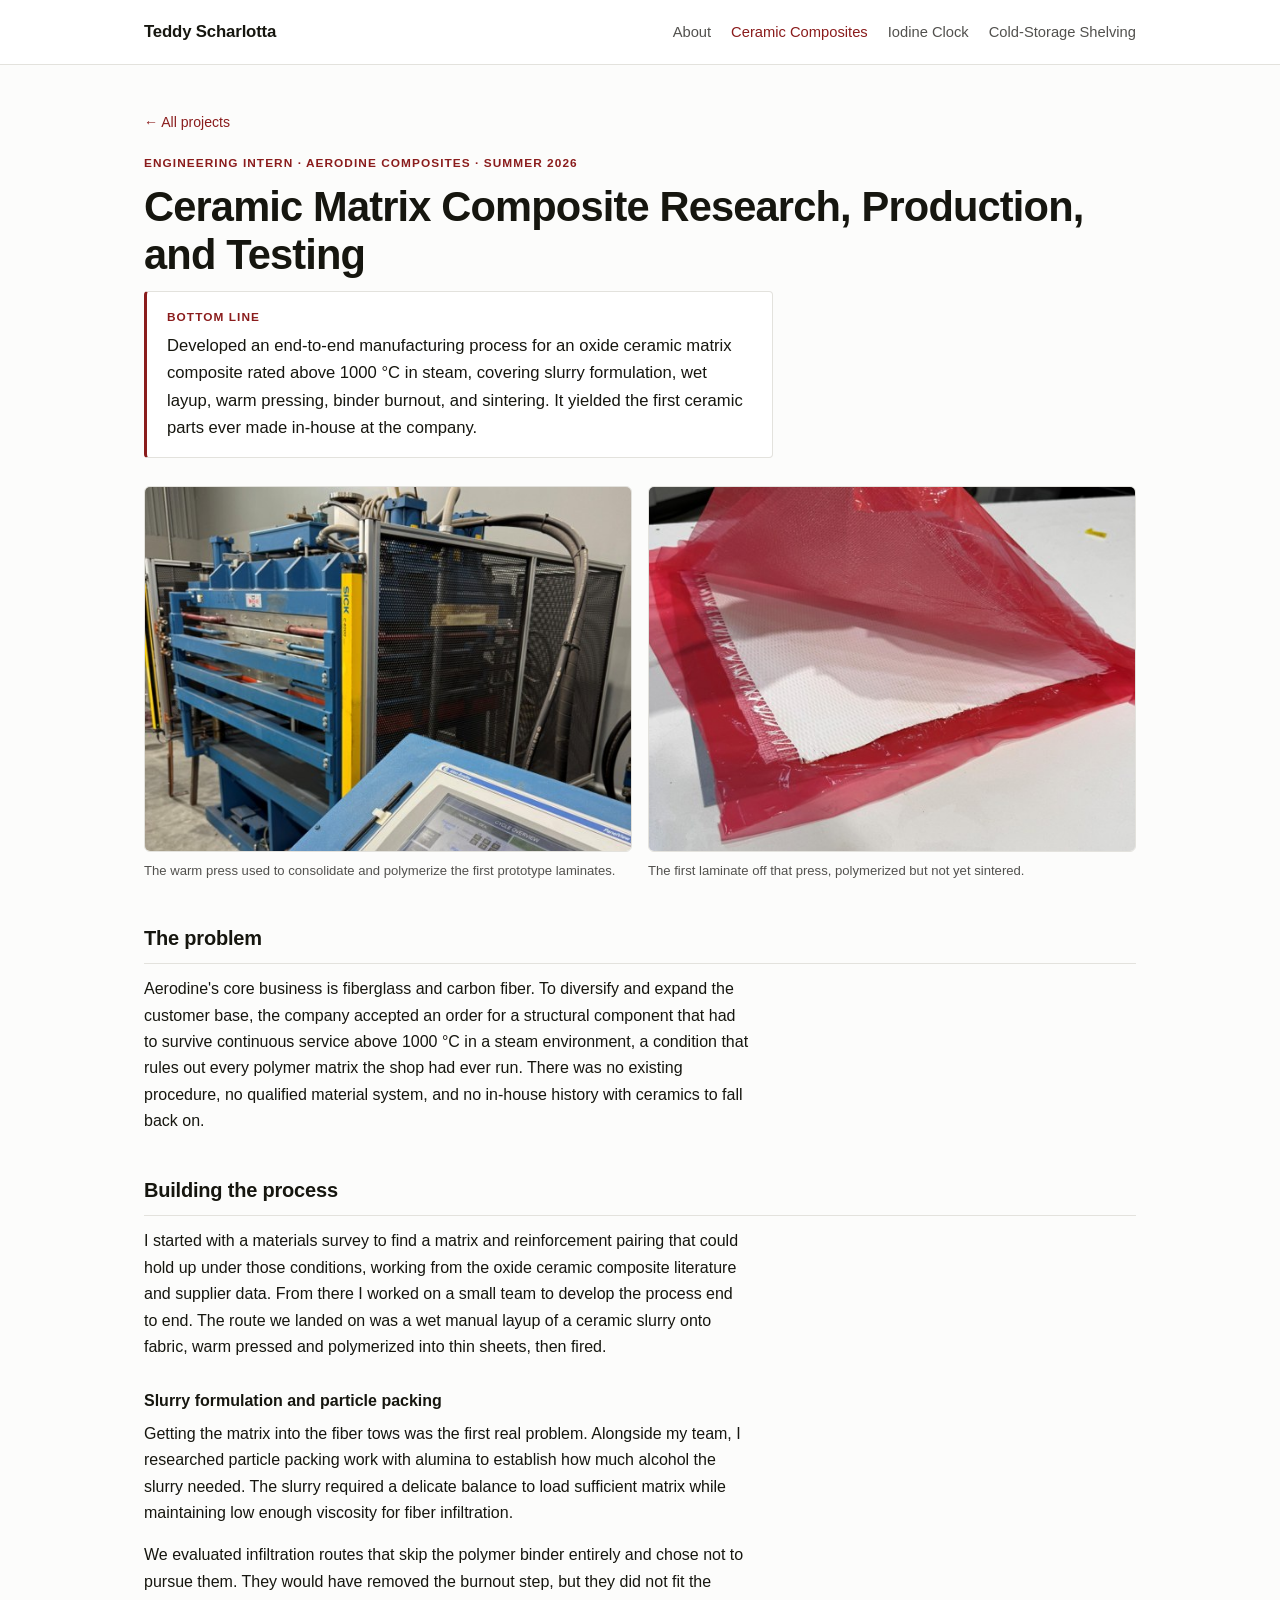
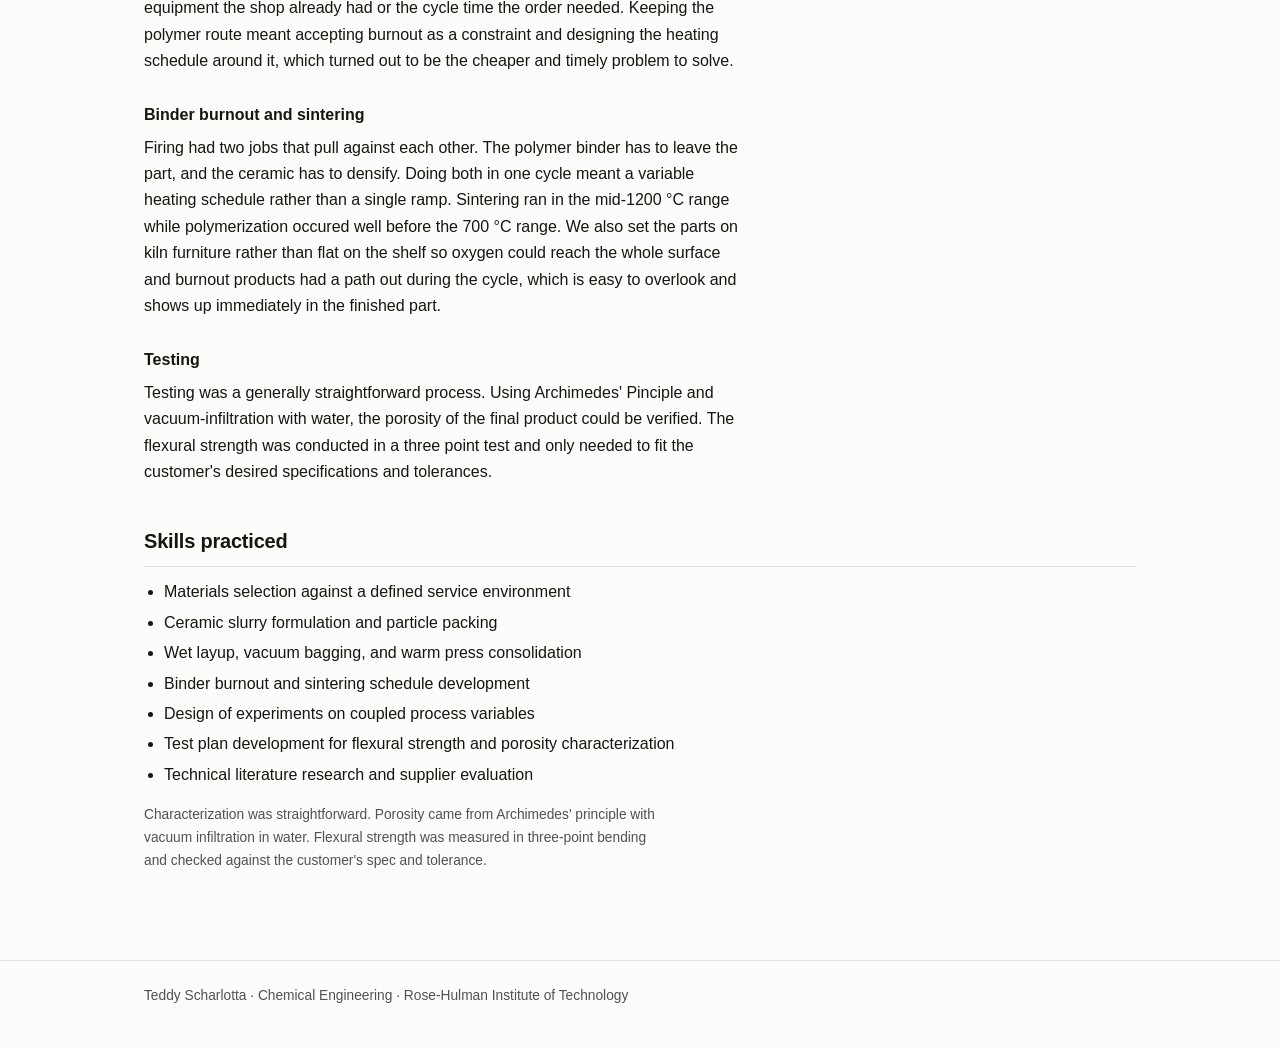
==== commit 2301d894: "Update cmc.html" ====
--- a/cmc.html
+++ b/cmc.html
@@ -89,7 +89,7 @@
 
   <h3>Testing</h3>
   <p>
-    Testing was a generally straightforward process. Using Archimedes' Pinciple and vaccum-infiltration 
+    Testing was a generally straightforward process. Using Archimedes' Pinciple and vacuum-infiltration 
     with water, the porosity of the final product could be verified. The flexural strength was conducted 
     in a three point test and only needed to fit the customer's desired specifications and tolerances. 
   </p>
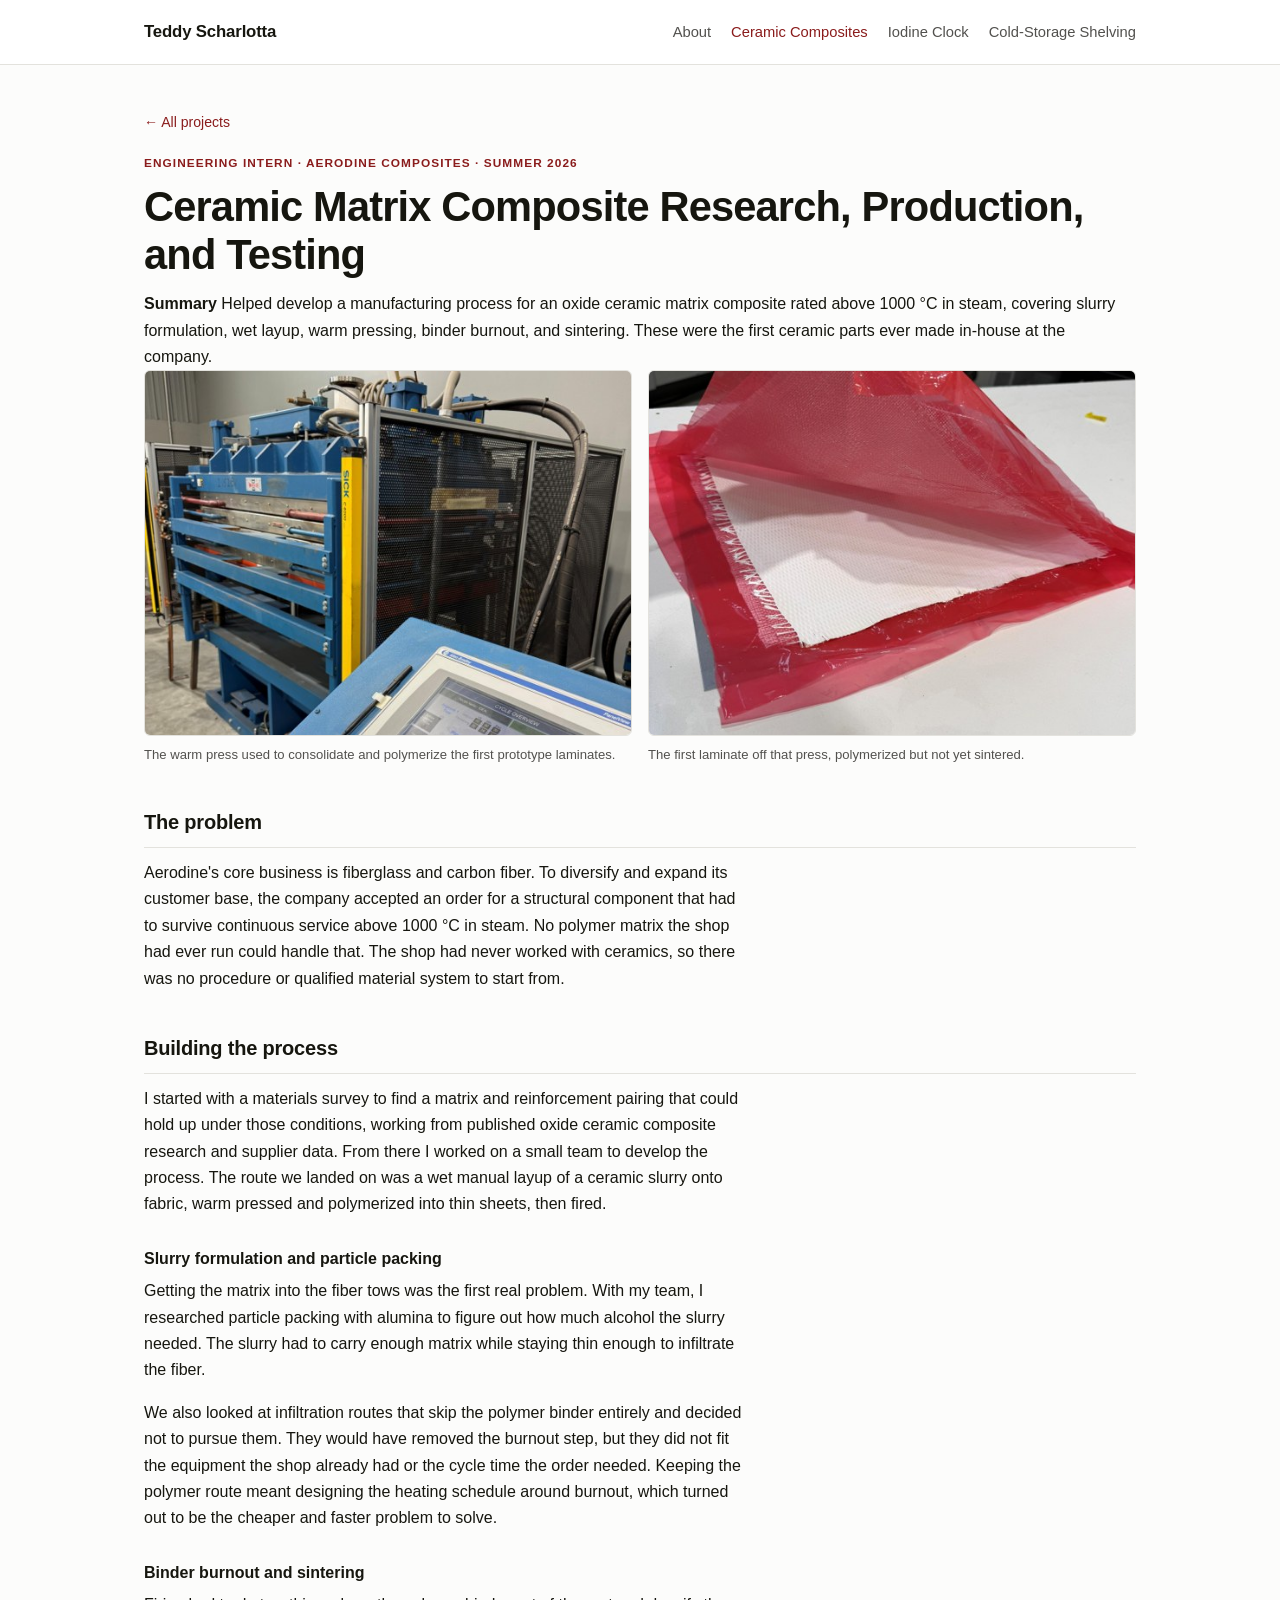
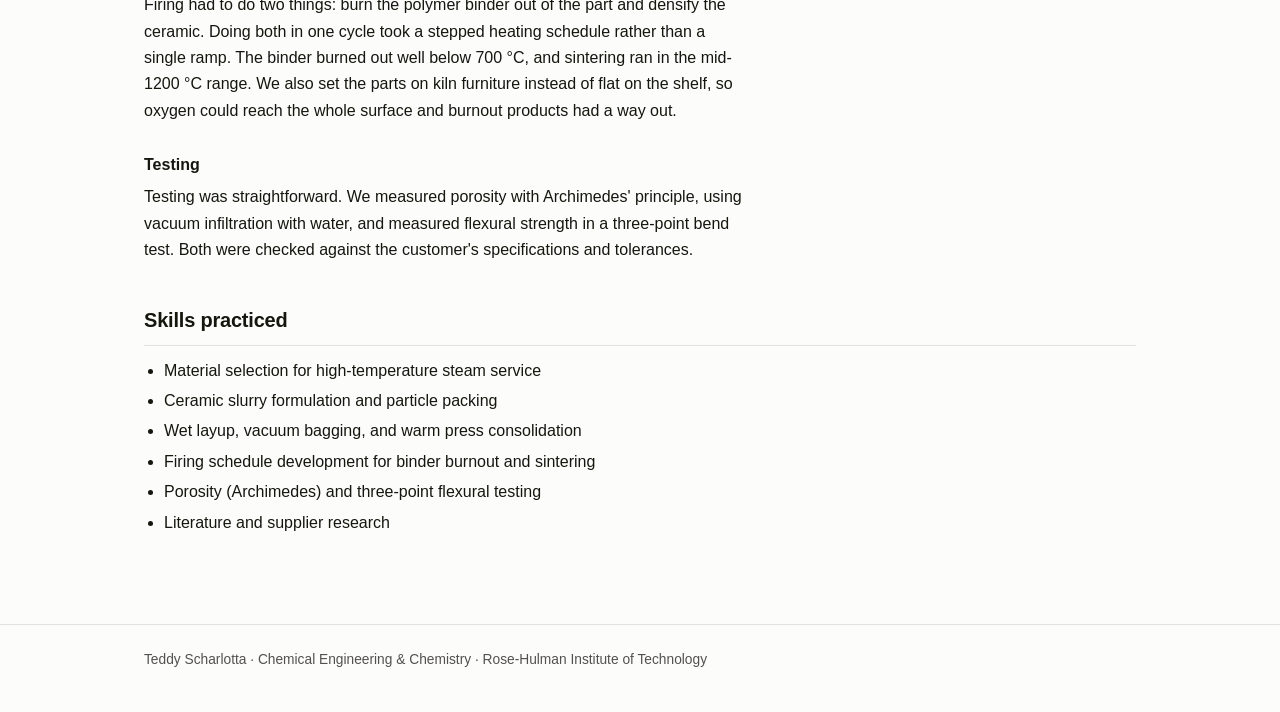
==== commit 2a6820bf: "Rename cmc (2).html to cmc.html" ====
--- a/cmc.html
+++ b/cmc.html
@@ -4,7 +4,7 @@
 <meta charset="utf-8">
 <meta name="viewport" content="width=device-width, initial-scale=1">
 <title>Ceramic Matrix Composite Development | Teddy Scharlotta</title>
-<meta name="description" content="Developing an end-to-end manufacturing process for a high-temperature ceramic matrix composite.">
+<meta name="description" content="Developing a manufacturing process for a high-temperature oxide ceramic matrix composite.">
 <link rel="stylesheet" href="style.css">
 </head>
 <body>
@@ -28,11 +28,11 @@
   <p class="eyebrow">Engineering Intern · Aerodine Composites · Summer 2026</p>
   <h1>Ceramic Matrix Composite Research, Production, and Testing</h1>
 
-  <div class="bottom-line">
-    <strong>Bottom line</strong>
-    Developed an end-to-end manufacturing process for an oxide ceramic matrix composite rated above
+  <div class="summary">
+    <strong>Summary</strong>
+    Helped develop a manufacturing process for an oxide ceramic matrix composite rated above
     1000&nbsp;°C in steam, covering slurry formulation, wet layup, warm pressing, binder burnout,
-    and sintering. It yielded the first ceramic parts ever made in-house at the company.
+    and sintering. These were the first ceramic parts ever made in-house at the company.
   </div>
 
   <div class="figs">
@@ -48,76 +48,68 @@
 
   <h2>The problem</h2>
   <p>
-    Aerodine's core business is fiberglass and carbon fiber. To diversify and expand the customer base, the
-    company accepted an order for a structural component that had to survive continuous service
-    above 1000&nbsp;°C in a steam environment, a condition that rules out every polymer matrix the
-    shop had ever run. There was no existing procedure, no qualified material system, and no
-    in-house history with ceramics to fall back on.
+    Aerodine's core business is fiberglass and carbon fiber. To diversify and expand its customer
+    base, the company accepted an order for a structural component that had to survive continuous
+    service above 1000&nbsp;°C in steam. No polymer matrix the shop had ever run could handle that.
+    The shop had never worked with ceramics, so there was no procedure or qualified material
+    system to start from.
   </p>
 
   <h2>Building the process</h2>
   <p>
     I started with a materials survey to find a matrix and reinforcement pairing that could hold up
-    under those conditions, working from the oxide ceramic composite literature and supplier data.
-    From there I worked on a small team to develop the process end to end. The route we landed on
-    was a wet manual layup of a ceramic slurry onto fabric, warm pressed and polymerized into thin
+    under those conditions, working from published oxide ceramic composite research and supplier
+    data. From there I worked on a small team to develop the process. The route we landed on was a
+    wet manual layup of a ceramic slurry onto fabric, warm pressed and polymerized into thin
     sheets, then fired.
   </p>
 
   <h3>Slurry formulation and particle packing</h3>
   <p>
-    Getting the matrix into the fiber tows was the first real problem. Alongside my team, I researched 
-    particle packing work with alumina to establish how much alcohol the slurry needed. The slurry required
-    a delicate balance to load sufficient matrix while maintaining low enough viscosity for fiber infiltration. 
+    Getting the matrix into the fiber tows was the first real problem. With my team, I researched
+    particle packing with alumina to figure out how much alcohol the slurry needed. The slurry had
+    to carry enough matrix while staying thin enough to infiltrate the fiber.
   </p>
   <p>
-    We evaluated infiltration routes that skip the polymer binder entirely and chose not to pursue
-    them. They would have removed the burnout step, but they did not fit the equipment the shop
-    already had or the cycle time the order needed. Keeping the polymer route meant accepting
-    burnout as a constraint and designing the heating schedule around it, which turned out to be the
-    cheaper and timely problem to solve.
+    We also looked at infiltration routes that skip the polymer binder entirely and decided not to
+    pursue them. They would have removed the burnout step, but they did not fit the equipment the
+    shop already had or the cycle time the order needed. Keeping the polymer route meant designing
+    the heating schedule around burnout, which turned out to be the cheaper and faster problem to
+    solve.
   </p>
+
   <h3>Binder burnout and sintering</h3>
   <p>
-    Firing had two jobs that pull against each other. The polymer binder has to leave the part, and
-    the ceramic has to densify. Doing both in one cycle meant a variable heating schedule rather
-    than a single ramp. Sintering ran in the mid-1200&nbsp;°C range while polymerization occured well
-    before the 700 °C range. We also set the parts on kiln furniture rather than flat on the shelf so 
-    oxygen could reach the whole surface and burnout products had a path out during the cycle, which is
-    easy to overlook and shows up immediately in the finished part.
+    Firing had to do two things: burn the polymer binder out of the part and densify the ceramic.
+    Doing both in one cycle took a stepped heating schedule rather than a single ramp. The binder
+    burned out well below 700&nbsp;°C, and sintering ran in the mid-1200&nbsp;°C range. We also set
+    the parts on kiln furniture instead of flat on the shelf, so oxygen could reach the whole surface
+    and burnout products had a way out.
   </p>
 
   <h3>Testing</h3>
   <p>
-    Testing was a generally straightforward process. Using Archimedes' Pinciple and vacuum-infiltration 
-    with water, the porosity of the final product could be verified. The flexural strength was conducted 
-    in a three point test and only needed to fit the customer's desired specifications and tolerances. 
+    Testing was straightforward. We measured porosity with Archimedes' principle, using vacuum
+    infiltration with water, and measured flexural strength in a three-point bend test. Both were
+    checked against the customer's specifications and tolerances.
   </p>
-
 
   <h2>Skills practiced</h2>
   <ul class="tight">
-    <li>Materials selection against a defined service environment</li>
+    <li>Material selection for high-temperature steam service</li>
     <li>Ceramic slurry formulation and particle packing</li>
     <li>Wet layup, vacuum bagging, and warm press consolidation</li>
-    <li>Binder burnout and sintering schedule development</li>
-    <li>Design of experiments on coupled process variables</li>
-    <li>Test plan development for flexural strength and porosity characterization</li>
-    <li>Technical literature research and supplier evaluation</li>
+    <li>Firing schedule development for binder burnout and sintering</li>
+    <li>Porosity (Archimedes) and three-point flexural testing</li>
+    <li>Literature and supplier research</li>
   </ul>
-
-  <p style="font-size:.86rem;color:var(--text-muted);max-width:68ch;">
-    Characterization was straightforward. Porosity came from Archimedes' principle with 
-    vacuum infiltration in water. Flexural strength was measured in three-point bending 
-    and checked against the customer's spec and tolerance.
-  </p>
 
 </div>
 </main>
 
 <footer class="site">
   <div class="wrap">
-    Teddy Scharlotta · Chemical Engineering · Rose-Hulman Institute of Technology
+    Teddy Scharlotta · Chemical Engineering &amp; Chemistry · Rose-Hulman Institute of Technology
   </div>
 </footer>
 
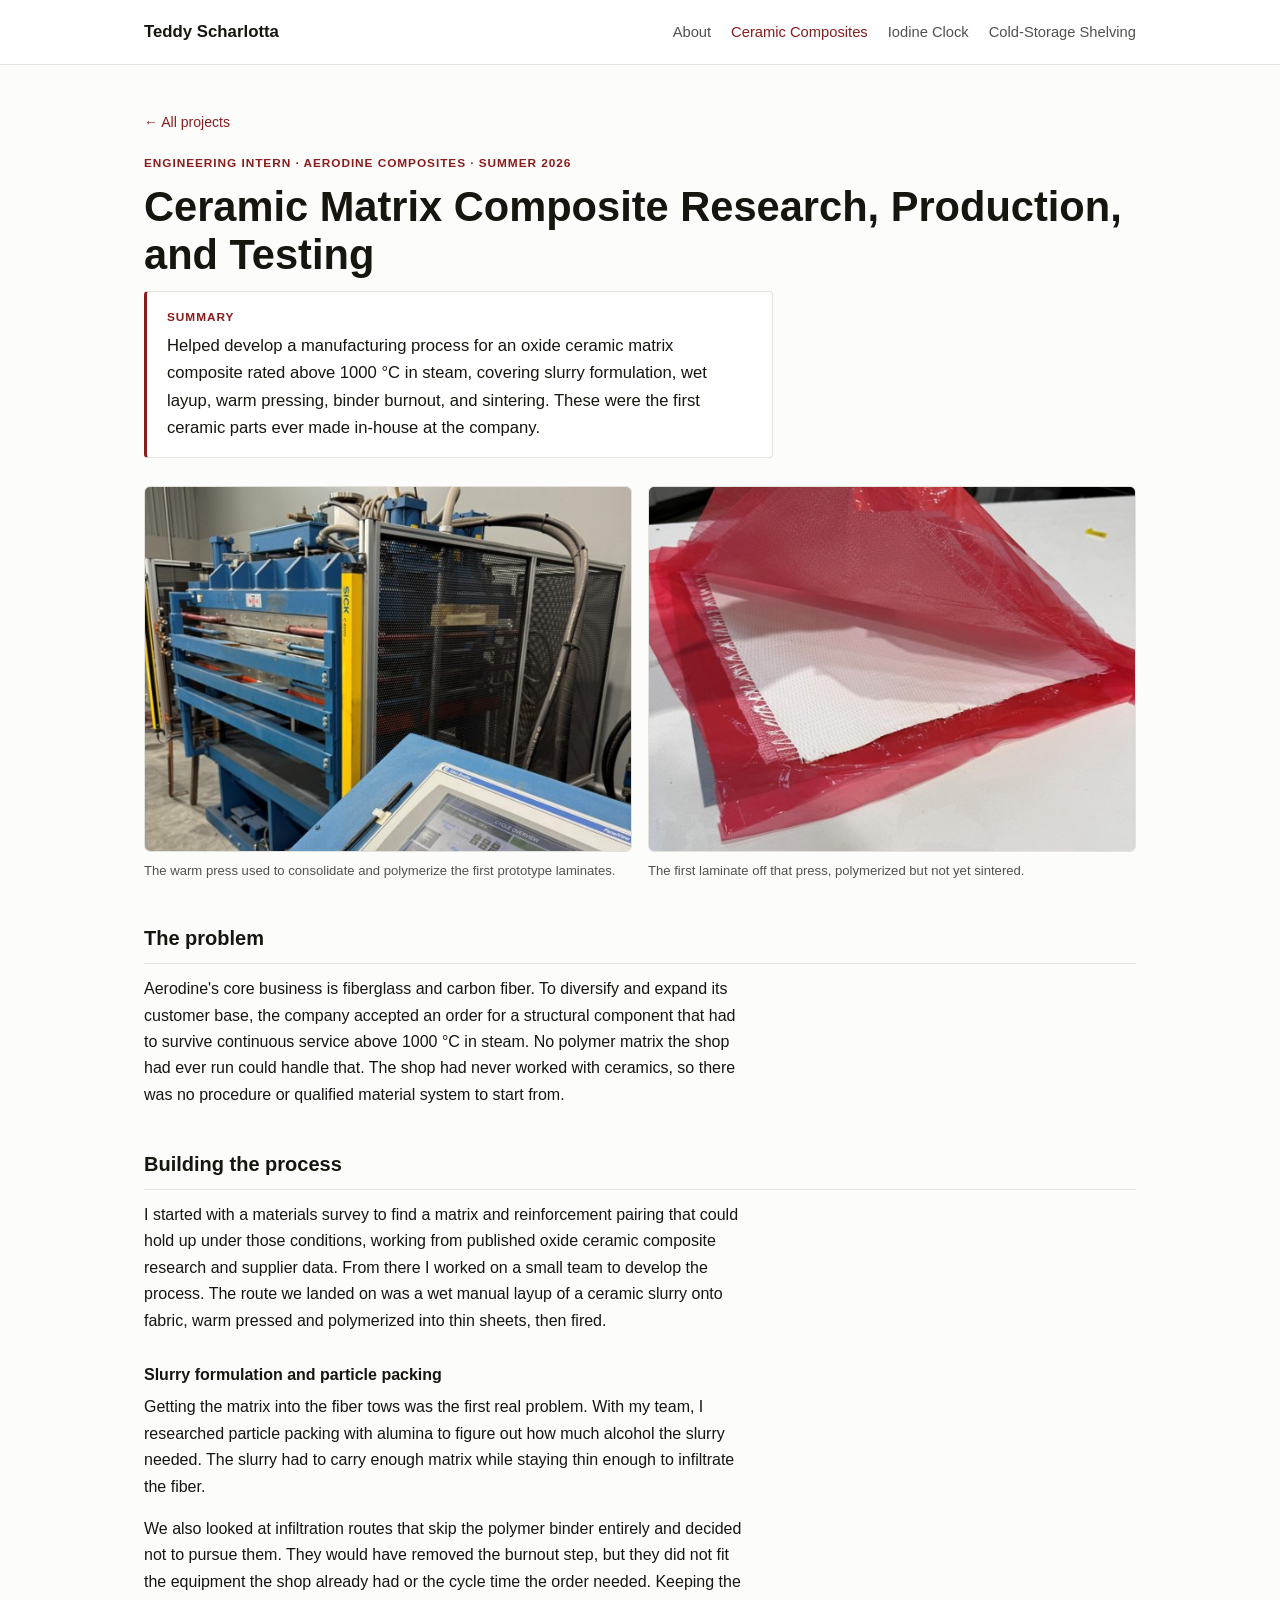
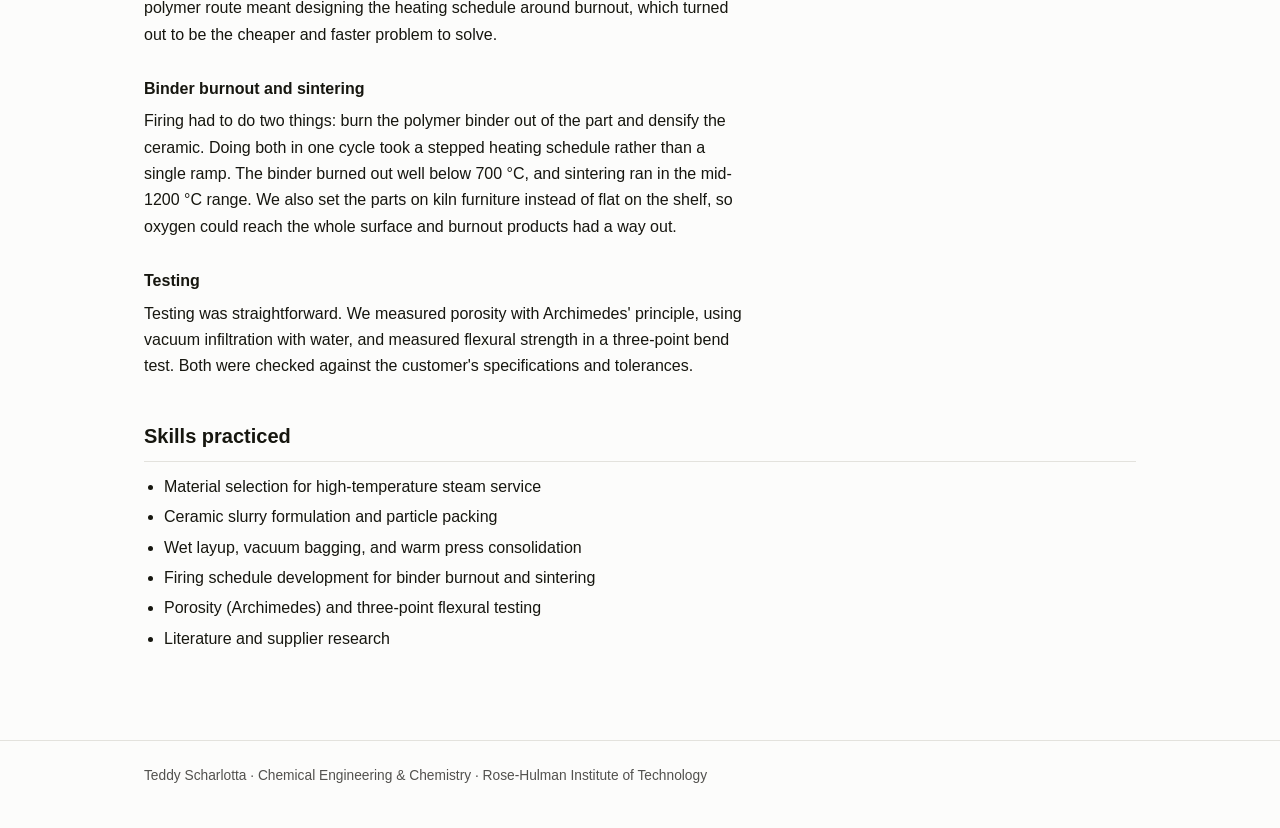
==== commit 6707bd8e: "Update cmc.html" ====
--- a/cmc.html
+++ b/cmc.html
@@ -37,11 +37,11 @@
 
   <div class="figs">
     <figure>
-      <img src="images/cmc-press.jpg" alt="Hydraulic warm press with heated platens and its cycle control panel">
+      <img src="cmc-press.jpg" alt="Hydraulic warm press with heated platens and its cycle control panel">
       <figcaption>The warm press used to consolidate and polymerize the first prototype laminates.</figcaption>
     </figure>
     <figure>
-      <img src="images/cmc-bagging.jpg" alt="Ceramic fabric laminate sealed inside a red vacuum bag">
+      <img src="cmc-bagging.jpg" alt="Ceramic fabric laminate sealed inside a red vacuum bag">
       <figcaption>The first laminate off that press, polymerized but not yet sintered.</figcaption>
     </figure>
   </div>
--- a/style.css
+++ b/style.css
@@ -1,21 +1,21 @@
-/* Teddy Scharlotta — project portfolio */
+/* Portfolio styles */
 
 :root {
   color-scheme: light;
-  --bg:            #fcfcfb;
-  --surface:       #ffffff;
-  --border:        #e3e2dd;
-  --text:          #16160f;
-  --text-muted:    #52514e;
-  --accent:        #8a1c1c;
-  --grid:          #e8e7e2;
-  --series-1:      #2a78d6;
-  --series-2:      #eb6834;
-  --max:           64rem;
+  --bg:         #fcfcfb;
+  --surface:    #ffffff;
+  --border:     #e3e2dd;
+  --text:       #16160f;
+  --text-muted: #52514e;
+  --accent:     #8a1c1c;
+  --grid:       #e8e7e2;
+  --series-1:   #2a78d6;
+  --series-2:   #eb6834;
+  --max:        64rem;
 }
 
 @media (prefers-color-scheme: dark) {
-  :root:not([data-theme="light"]) {
+  :root {
     color-scheme: dark;
     --bg:         #16161a;
     --surface:    #1f1f23;
@@ -35,13 +35,12 @@
   margin: 0;
   background: var(--bg);
   color: var(--text);
-  font: 16px/1.65 -apple-system, BlinkMacSystemFont, "Segoe UI", Inter, Roboto, Helvetica, Arial, sans-serif;
-  -webkit-font-smoothing: antialiased;
+  font: 16px/1.65 -apple-system, BlinkMacSystemFont, "Segoe UI", Roboto, Helvetica, Arial, sans-serif;
 }
 
 .wrap { max-width: var(--max); margin: 0 auto; padding: 0 16px; }
 
-/* ---------- header / nav ---------- */
+/* Header and nav */
 
 header.site {
   border-bottom: 1px solid var(--border);
@@ -56,9 +55,8 @@
   padding-bottom: 18px;
 }
 .brand {
-  font-weight: 650;
+  font-weight: 600;
   font-size: 1.05rem;
-  letter-spacing: -0.01em;
   color: var(--text);
   text-decoration: none;
 }
@@ -70,19 +68,17 @@
 }
 nav.site a:hover, nav.site a[aria-current="page"] { color: var(--accent); }
 
-/* ---------- typography ---------- */
+/* Text */
 
 main { padding: 44px 0 72px; }
 
 h1 {
   font-size: clamp(1.9rem, 5vw, 2.6rem);
   line-height: 1.15;
-  letter-spacing: -0.02em;
   margin: 0 0 12px;
 }
 h2 {
   font-size: 1.25rem;
-  letter-spacing: -0.01em;
   margin: 40px 0 12px;
   padding-bottom: 8px;
   border-bottom: 1px solid var(--border);
@@ -99,14 +95,15 @@
 
 .eyebrow {
   text-transform: uppercase;
-  letter-spacing: 0.09em;
+  letter-spacing: 0.08em;
   font-size: 0.74rem;
-  font-weight: 650;
+  font-weight: 600;
   color: var(--accent);
   margin: 0 0 10px;
-}
-
-.bottom-line {
+  max-width: none;
+}
+
+.summary {
   margin: 0 0 28px;
   padding: 16px 20px;
   background: var(--surface);
@@ -116,7 +113,7 @@
   font-size: 1.04rem;
   max-width: 68ch;
 }
-.bottom-line strong { display: block; font-size: 0.74rem; text-transform: uppercase; letter-spacing: 0.09em; color: var(--accent); margin-bottom: 4px; }
+.summary strong { display: block; font-size: 0.74rem; text-transform: uppercase; letter-spacing: 0.08em; color: var(--accent); margin-bottom: 4px; }
 
 .meta {
   display: flex;
@@ -135,7 +132,7 @@
   background: var(--surface);
 }
 
-/* ---------- project cards (home) ---------- */
+/* Project cards on the home page */
 
 .cards {
   display: grid;
@@ -165,7 +162,7 @@
 .card h3 { margin: 0 0 6px; font-size: 1.02rem; }
 .card p { font-size: 0.9rem; color: var(--text-muted); margin: 0; }
 
-/* ---------- figures ---------- */
+/* Figures */
 
 .figs {
   display: grid;
@@ -189,13 +186,13 @@
   margin-top: 8px;
 }
 
-/* ---------- skills / lists ---------- */
+/* Lists */
 
 .skills { display: grid; grid-template-columns: repeat(auto-fit, minmax(200px, 1fr)); gap: 4px 28px; }
 ul.tight { margin: 0 0 16px; padding-left: 20px; }
 ul.tight li { margin-bottom: 4px; }
 
-/* ---------- chart ---------- */
+/* Chart */
 
 .chart-card {
   background: var(--surface);
@@ -208,7 +205,8 @@
 .chart-card .sub { font-size: 0.84rem; color: var(--text-muted); margin: 0 0 12px; }
 svg.chart { width: 100%; height: auto; display: block; overflow: visible; }
 svg.chart .grid { stroke: var(--grid); stroke-width: 1; }
-svg.chart .line { fill: none; stroke-width: 2; stroke-linejoin: round; stroke-linecap: round; }
+svg.chart .fit { stroke-width: 2; stroke-linecap: round; opacity: 0.6; }
+svg.chart .err { stroke-width: 1.5; }
 svg.chart .dot { stroke: var(--surface); stroke-width: 2; }
 svg.chart .s1 { stroke: var(--series-1); }
 svg.chart circle.s1 { fill: var(--series-1); }
@@ -224,7 +222,9 @@
 .legend .sw.s1 { background: var(--series-1); }
 .legend .sw.s2 { background: var(--series-2); }
 
-.table-scroll { overflow-x: auto; margin: 0 0 28px; -webkit-overflow-scrolling: touch; }
+/* Tables */
+
+.table-scroll { overflow-x: auto; margin: 0 0 28px; }
 .table-scroll table { margin: 0; min-width: 34rem; }
 
 table {
@@ -236,9 +236,9 @@
 caption { text-align: left; font-size: 0.84rem; color: var(--text-muted); padding-bottom: 8px; }
 th, td { text-align: right; padding: 7px 10px; border-bottom: 1px solid var(--border); }
 th:first-child, td:first-child { text-align: left; }
-thead th { font-size: 0.78rem; text-transform: uppercase; letter-spacing: 0.05em; color: var(--text-muted); font-weight: 650; }
-
-/* ---------- footer ---------- */
+thead th { font-size: 0.78rem; text-transform: uppercase; letter-spacing: 0.05em; color: var(--text-muted); font-weight: 600; }
+
+/* Footer */
 
 footer.site {
   border-top: 1px solid var(--border);
